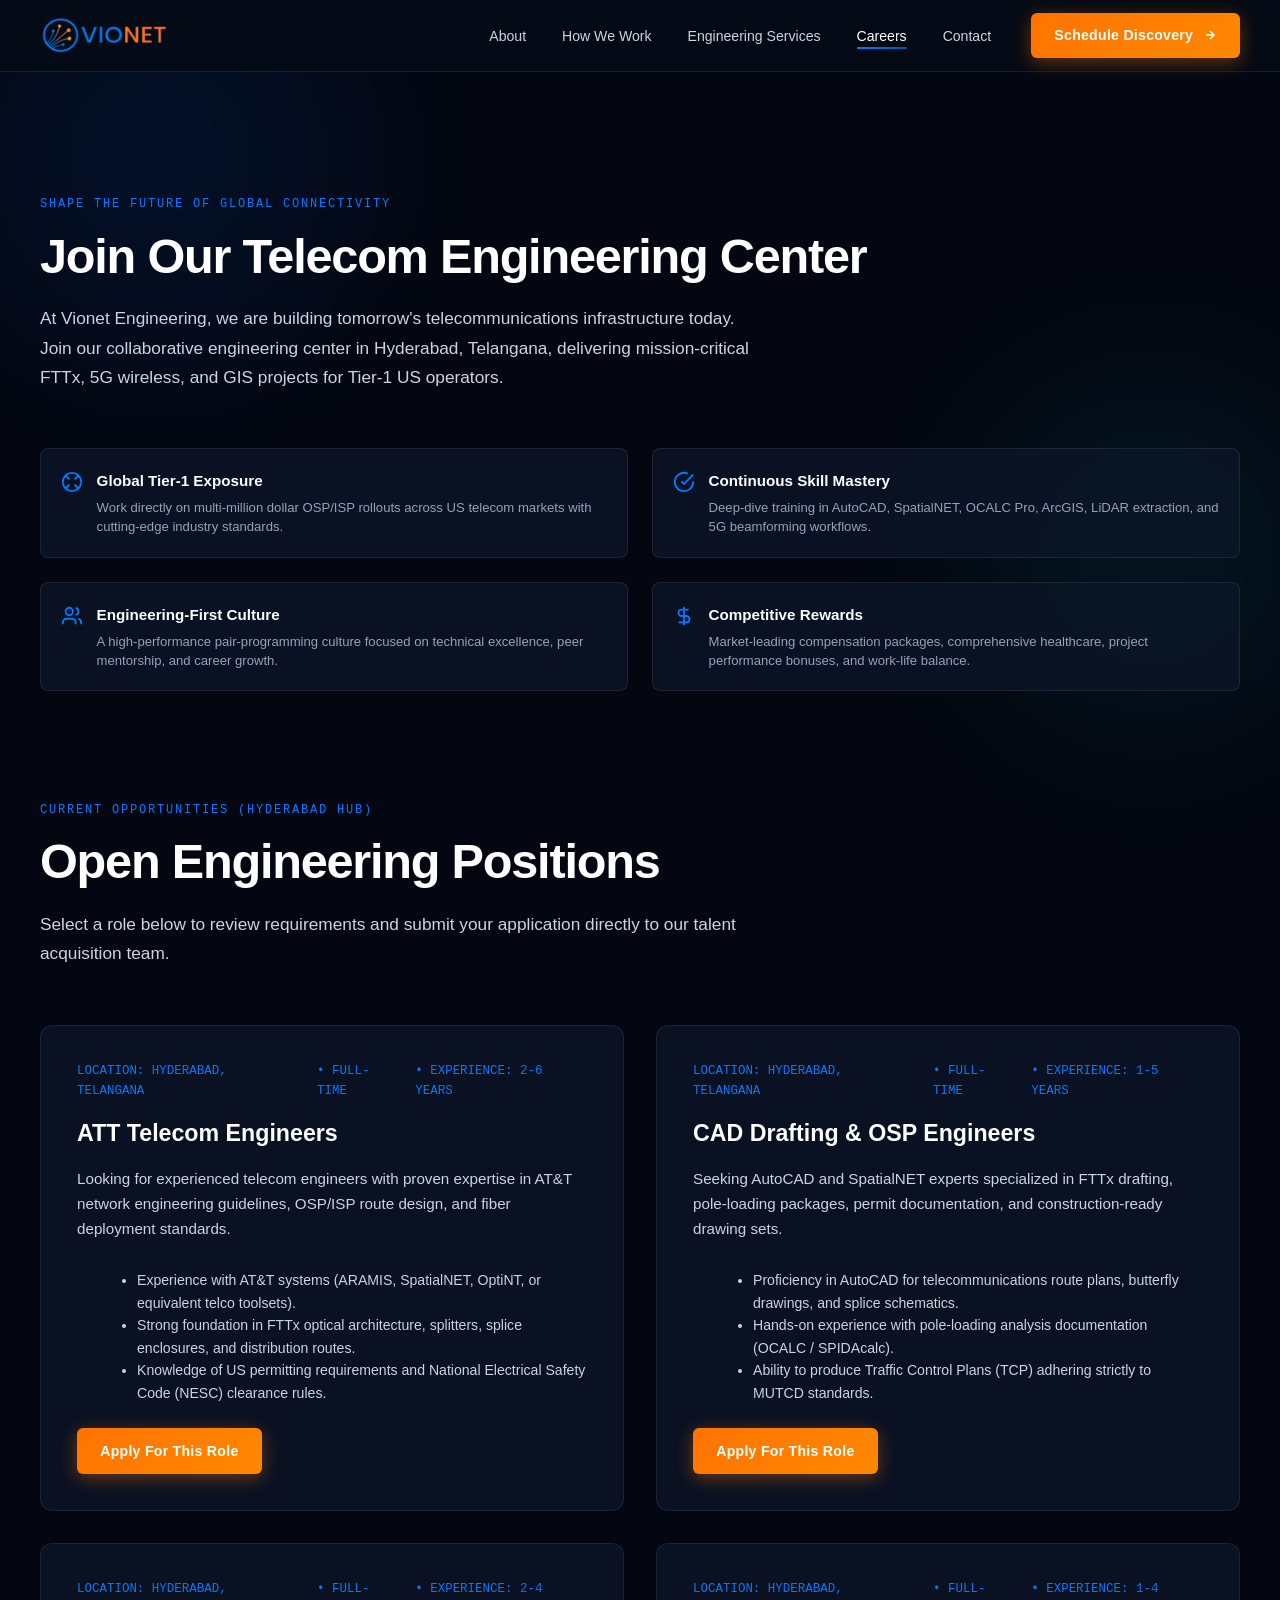
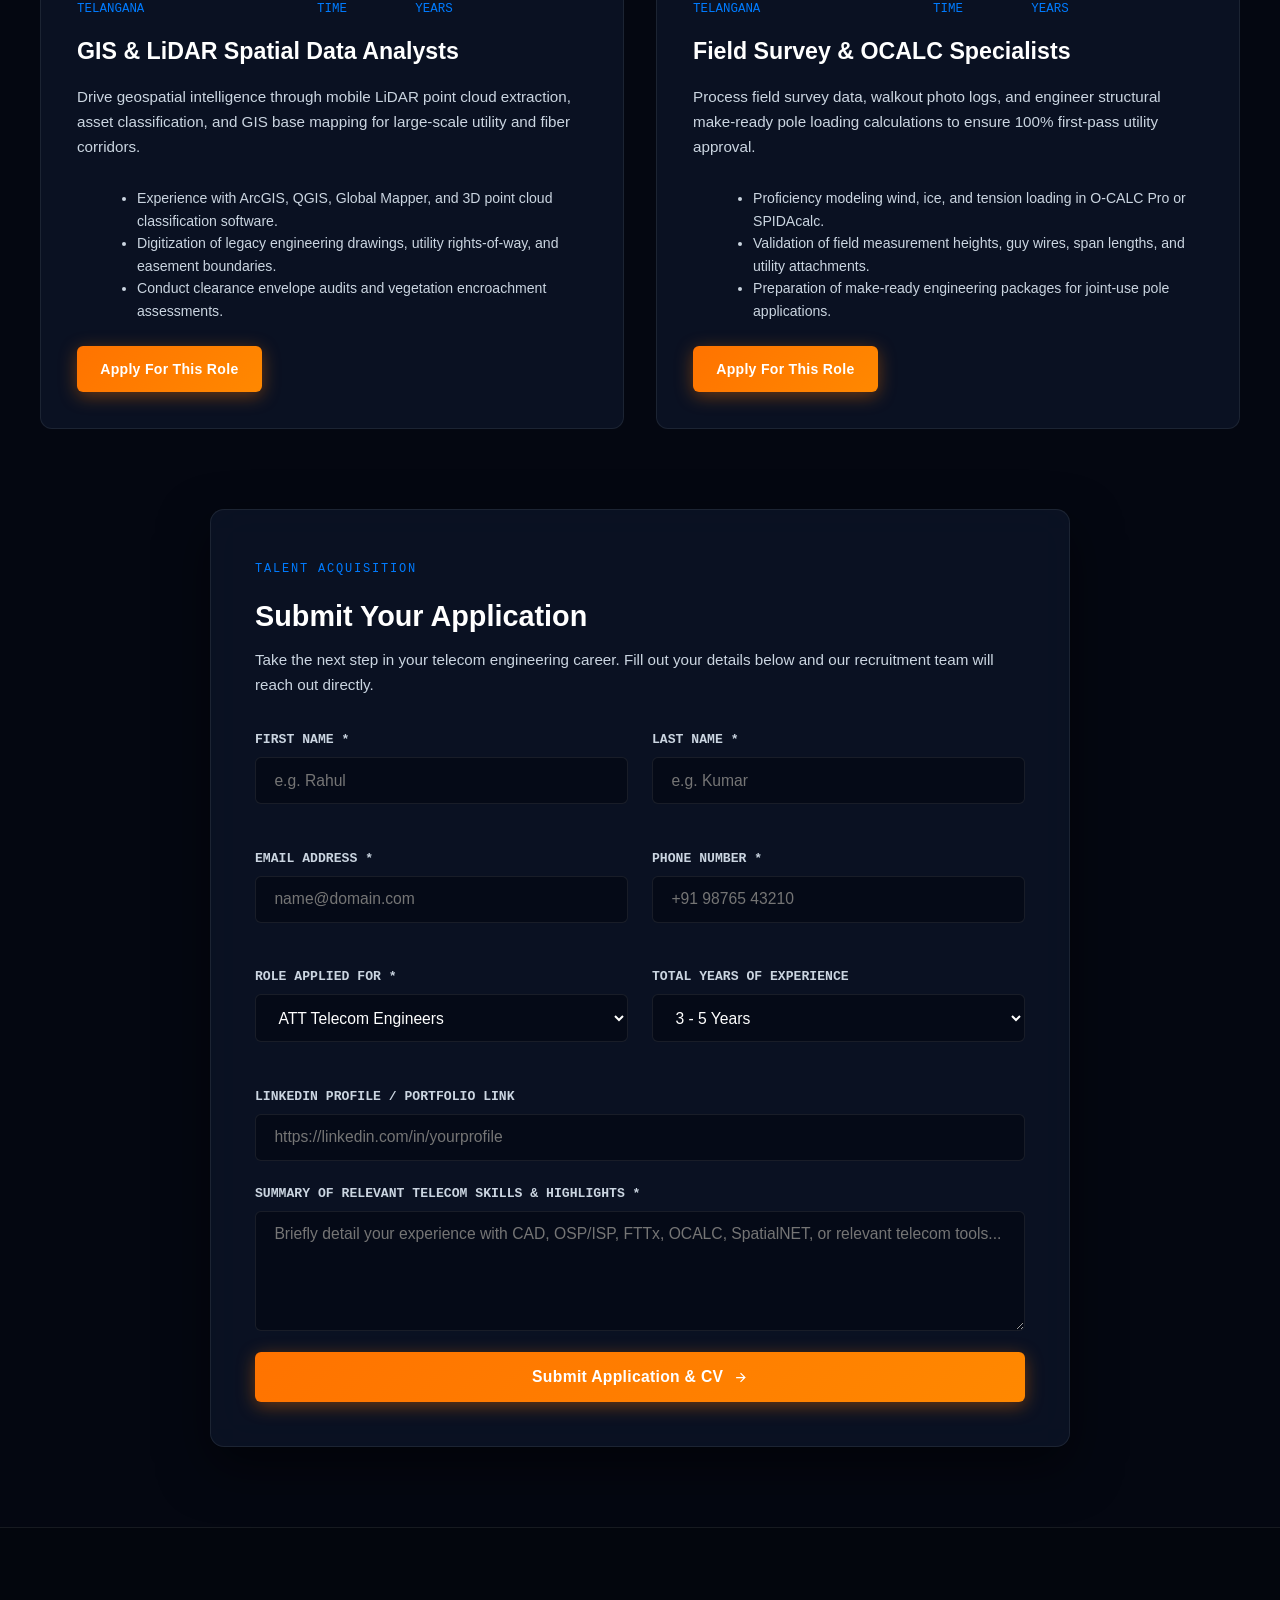
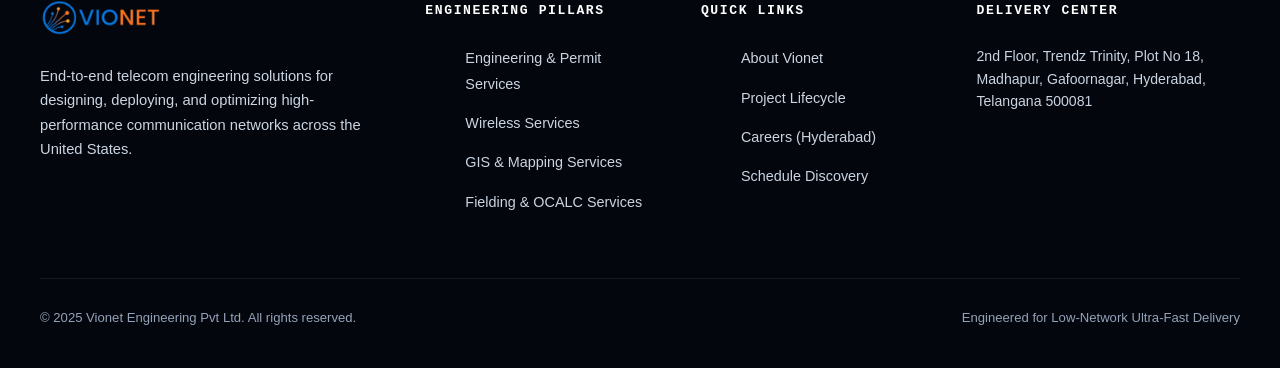
==== careers.html @ 9312dabb "Optimize 100% Lighthouse audit: compress images by 76.5%, eliminate forced reflows with Intersection" ====
<!DOCTYPE html>
<html lang="en">
<head>
  <meta charset="UTF-8">
  <meta name="viewport" content="width=device-width, initial-scale=1.0">
  <title>Careers & Opportunities - Vionet Engineering</title>
  <meta name="description" content="Explore telecom engineering careers at Vionet Engineering in Hyderabad. Opportunities for AT&T telecom engineers, OSP/ISP route planners, and CAD drafting experts.">
  <link rel="icon" type="image/webp" href="assets/brand/vionet-logo.webp">
  <link rel="stylesheet" href="styles.css">
</head>
<body>

  <!-- Ambient Light Halos & Fiber Optic Network Background -->
  <div class="ambient-glow-1" aria-hidden="true"></div>
  <div class="ambient-glow-2" aria-hidden="true"></div>
  <canvas id="ambientFiberBgCanvas" class="ambient-fiber-canvas" aria-hidden="true"></canvas>

  <!-- Sticky Global Navigation -->
  <nav class="navbar" aria-label="Main Navigation">
    <a href="index.html" class="brand-wrapper">
      <img src="assets/brand/vionet-logo.webp" alt="Vionet Engineering Logo" class="brand-logo-img" width="150" height="44">
    </a>

    <ul class="nav-links" id="navLinks">
      <li><a href="index.html#about" class="nav-link">About</a></li>
      <li><a href="index.html#pipeline" class="nav-link">How We Work</a></li>
      <li><a href="index.html#services" class="nav-link">Engineering Services</a></li>
      <li><a href="careers.html" class="nav-link active">Careers</a></li>
      <li><a href="index.html#contactus" class="nav-link">Contact</a></li>
    </ul>

    <div class="nav-actions">
      <a href="index.html#contactus" class="btn-cta">
        <span>Schedule Discovery</span>
        <svg width="14" height="14" viewBox="0 0 24 24" fill="none" stroke="currentColor" stroke-width="2.5"><path d="M5 12h14M12 5l7 7-7 7"/></svg>
      </a>
      <button class="mobile-menu-toggle" aria-label="Toggle navigation menu">
        <svg width="22" height="22" viewBox="0 0 24 24" fill="none" stroke="currentColor" stroke-width="2"><path d="M3 12h18M3 6h18M3 18h18"/></svg>
      </button>
    </div>
  </nav>

  <main style="padding-top: 85px;">
    <!-- CAREERS HERO BANNER -->
    <section class="careers-hero" style="padding-bottom: 2rem;">
      <div class="section-tag">Shape the Future of Global Connectivity</div>
      <h1 class="section-title">Join Our Telecom Engineering Center</h1>
      <p class="section-desc">
        At Vionet Engineering, we are building tomorrow's telecommunications infrastructure today. Join our collaborative engineering center in Hyderabad, Telangana, delivering mission-critical FTTx, 5G wireless, and GIS projects for Tier-1 US operators.
      </p>

      <!-- Culture / Why Vionet highlights -->
      <div class="about-features-list" style="margin-bottom: 3.5rem;">
        <div class="about-feature-item">
          <svg class="icon" width="22" height="22" viewBox="0 0 24 24" fill="none" stroke="currentColor" stroke-width="2"><circle cx="12" cy="12" r="10"/><path d="m4.93 4.93 4.24 4.24M14.83 14.83l4.24 4.24M14.83 9.17l4.24-4.24M4.93 19.07l4.24-4.24"/></svg>
          <div>
            <h4>Global Tier-1 Exposure</h4>
            <p>Work directly on multi-million dollar OSP/ISP rollouts across US telecom markets with cutting-edge industry standards.</p>
          </div>
        </div>
        <div class="about-feature-item">
          <svg class="icon" width="22" height="22" viewBox="0 0 24 24" fill="none" stroke="currentColor" stroke-width="2"><path d="M22 11.08V12a10 10 0 1 1-5.93-9.14"/><polyline points="22 4 12 14.01 9 11.01"/></svg>
          <div>
            <h4>Continuous Skill Mastery</h4>
            <p>Deep-dive training in AutoCAD, SpatialNET, OCALC Pro, ArcGIS, LiDAR extraction, and 5G beamforming workflows.</p>
          </div>
        </div>
        <div class="about-feature-item">
          <svg class="icon" width="22" height="22" viewBox="0 0 24 24" fill="none" stroke="currentColor" stroke-width="2"><path d="M16 21v-2a4 4 0 0 0-4-4H6a4 4 0 0 0-4 4v2"/><circle cx="9" cy="7" r="4"/><path d="M22 21v-2a4 4 0 0 0-3-3.87"/><path d="M16 3.13a4 4 0 0 1 0 7.75"/></svg>
          <div>
            <h4>Engineering-First Culture</h4>
            <p>A high-performance pair-programming culture focused on technical excellence, peer mentorship, and career growth.</p>
          </div>
        </div>
        <div class="about-feature-item">
          <svg class="icon" width="22" height="22" viewBox="0 0 24 24" fill="none" stroke="currentColor" stroke-width="2"><path d="M12 2v20M17 5H9.5a3.5 3.5 0 0 0 0 7h5a3.5 3.5 0 0 1 0 7H6"/></svg>
          <div>
            <h4>Competitive Rewards</h4>
            <p>Market-leading compensation packages, comprehensive healthcare, project performance bonuses, and work-life balance.</p>
          </div>
        </div>
      </div>
    </section>

    <!-- OPEN POSITIONS LIST -->
    <section id="open-roles" style="padding-top: 1rem; padding-bottom: 4rem;">
      <div class="section-tag">Current Opportunities (Hyderabad Hub)</div>
      <h2 class="section-title">Open Engineering Positions</h2>
      <p class="section-desc">
        Select a role below to review requirements and submit your application directly to our talent acquisition team.
      </p>

      <div class="careers-grid">
        <!-- Role 1: ATT Telecom Engineers -->
        <div class="career-card">
          <div>
            <div class="career-meta">
              <span>LOCATION: HYDERABAD, TELANGANA</span>
              <span>• FULL-TIME</span>
              <span>• EXPERIENCE: 2-6 YEARS</span>
            </div>
            <h3 class="career-title">ATT Telecom Engineers</h3>
            <p class="career-desc">
              Looking for experienced telecom engineers with proven expertise in AT&T network engineering guidelines, OSP/ISP route design, and fiber deployment standards.
            </p>
            <ul style="list-style: disc; margin: 1.25rem 0 1.5rem 1.25rem; color: var(--text-secondary); font-size: 0.88rem; line-height: 1.6;">
              <li>Experience with AT&T systems (ARAMIS, SpatialNET, OptiNT, or equivalent telco toolsets).</li>
              <li>Strong foundation in FTTx optical architecture, splitters, splice enclosures, and distribution routes.</li>
              <li>Knowledge of US permitting requirements and National Electrical Safety Code (NESC) clearance rules.</li>
            </ul>
          </div>
          <a href="#apply" class="btn-cta" style="align-self: flex-start;" onclick="document.getElementById('appliedRole').value='ATT Telecom Engineers';">
            <span>Apply For This Role</span>
          </a>
        </div>

        <!-- Role 2: CAD Drafting & OSP Engineers -->
        <div class="career-card">
          <div>
            <div class="career-meta">
              <span>LOCATION: HYDERABAD, TELANGANA</span>
              <span>• FULL-TIME</span>
              <span>• EXPERIENCE: 1-5 YEARS</span>
            </div>
            <h3 class="career-title">CAD Drafting & OSP Engineers</h3>
            <p class="career-desc">
              Seeking AutoCAD and SpatialNET experts specialized in FTTx drafting, pole-loading packages, permit documentation, and construction-ready drawing sets.
            </p>
            <ul style="list-style: disc; margin: 1.25rem 0 1.5rem 1.25rem; color: var(--text-secondary); font-size: 0.88rem; line-height: 1.6;">
              <li>Proficiency in AutoCAD for telecommunications route plans, butterfly drawings, and splice schematics.</li>
              <li>Hands-on experience with pole-loading analysis documentation (OCALC / SPIDAcalc).</li>
              <li>Ability to produce Traffic Control Plans (TCP) adhering strictly to MUTCD standards.</li>
            </ul>
          </div>
          <a href="#apply" class="btn-cta" style="align-self: flex-start;" onclick="document.getElementById('appliedRole').value='CAD Drafting & OSP Engineers';">
            <span>Apply For This Role</span>
          </a>
        </div>

        <!-- Role 3: GIS & LiDAR Spatial Data Analysts -->
        <div class="career-card">
          <div>
            <div class="career-meta">
              <span>LOCATION: HYDERABAD, TELANGANA</span>
              <span>• FULL-TIME</span>
              <span>• EXPERIENCE: 2-4 YEARS</span>
            </div>
            <h3 class="career-title">GIS & LiDAR Spatial Data Analysts</h3>
            <p class="career-desc">
              Drive geospatial intelligence through mobile LiDAR point cloud extraction, asset classification, and GIS base mapping for large-scale utility and fiber corridors.
            </p>
            <ul style="list-style: disc; margin: 1.25rem 0 1.5rem 1.25rem; color: var(--text-secondary); font-size: 0.88rem; line-height: 1.6;">
              <li>Experience with ArcGIS, QGIS, Global Mapper, and 3D point cloud classification software.</li>
              <li>Digitization of legacy engineering drawings, utility rights-of-way, and easement boundaries.</li>
              <li>Conduct clearance envelope audits and vegetation encroachment assessments.</li>
            </ul>
          </div>
          <a href="#apply" class="btn-cta" style="align-self: flex-start;" onclick="document.getElementById('appliedRole').value='GIS & LiDAR Spatial Data Analysts';">
            <span>Apply For This Role</span>
          </a>
        </div>

        <!-- Role 4: Field Survey & OCALC Specialists -->
        <div class="career-card">
          <div>
            <div class="career-meta">
              <span>LOCATION: HYDERABAD, TELANGANA</span>
              <span>• FULL-TIME</span>
              <span>• EXPERIENCE: 1-4 YEARS</span>
            </div>
            <h3 class="career-title">Field Survey & OCALC Specialists</h3>
            <p class="career-desc">
              Process field survey data, walkout photo logs, and engineer structural make-ready pole loading calculations to ensure 100% first-pass utility approval.
            </p>
            <ul style="list-style: disc; margin: 1.25rem 0 1.5rem 1.25rem; color: var(--text-secondary); font-size: 0.88rem; line-height: 1.6;">
              <li>Proficiency modeling wind, ice, and tension loading in O-CALC Pro or SPIDAcalc.</li>
              <li>Validation of field measurement heights, guy wires, span lengths, and utility attachments.</li>
              <li>Preparation of make-ready engineering packages for joint-use pole applications.</li>
            </ul>
          </div>
          <a href="#apply" class="btn-cta" style="align-self: flex-start;" onclick="document.getElementById('appliedRole').value='Field Survey & OCALC Specialists';">
            <span>Apply For This Role</span>
          </a>
        </div>
      </div>
    </section>

    <!-- APPLICATION SUBMISSION FORM -->
    <section id="apply" style="padding-top: 1rem; padding-bottom: 5rem;">
      <div class="form-card" style="max-width: 860px; margin: 0 auto;">
        <div class="section-tag">Talent Acquisition</div>
        <h3 style="font-size: 1.8rem; margin-bottom: 0.6rem; font-weight: 700;">Submit Your Application</h3>
        <p style="color: var(--text-secondary); font-size: 0.95rem; margin-bottom: 2rem;">
          Take the next step in your telecom engineering career. Fill out your details below and our recruitment team will reach out directly.
        </p>

        <form action="#" method="POST" onsubmit="event.preventDefault(); alert('Thank you! Your career application has been received. Our HR team will contact you shortly.');">
          <div class="form-group-row">
            <div class="form-group">
              <label class="form-label" for="applicantFirstName">FIRST NAME *</label>
              <input type="text" id="applicantFirstName" class="form-input" placeholder="e.g. Rahul" required>
            </div>
            <div class="form-group">
              <label class="form-label" for="applicantLastName">LAST NAME *</label>
              <input type="text" id="applicantLastName" class="form-input" placeholder="e.g. Kumar" required>
            </div>
          </div>

          <div class="form-group-row">
            <div class="form-group">
              <label class="form-label" for="applicantEmail">EMAIL ADDRESS *</label>
              <input type="email" id="applicantEmail" class="form-input" placeholder="name@domain.com" required>
            </div>
            <div class="form-group">
              <label class="form-label" for="applicantPhone">PHONE NUMBER *</label>
              <input type="tel" id="applicantPhone" class="form-input" placeholder="+91 98765 43210" required>
            </div>
          </div>

          <div class="form-group-row">
            <div class="form-group">
              <label class="form-label" for="appliedRole">ROLE APPLIED FOR *</label>
              <select id="appliedRole" class="form-select">
                <option value="ATT Telecom Engineers">ATT Telecom Engineers</option>
                <option value="CAD Drafting & OSP Engineers">CAD Drafting & OSP Engineers</option>
                <option value="GIS & LiDAR Spatial Data Analysts">GIS & LiDAR Spatial Data Analysts</option>
                <option value="Field Survey & OCALC Specialists">Field Survey & OCALC Specialists</option>
                <option value="General Engineering Inquiry">General Telecom Engineering Application</option>
              </select>
            </div>
            <div class="form-group">
              <label class="form-label" for="applicantExperience">TOTAL YEARS OF EXPERIENCE</label>
              <select id="applicantExperience" class="form-select">
                <option value="0-1">0 - 1 Years (Entry Level / Graduate)</option>
                <option value="1-3">1 - 3 Years</option>
                <option value="3-5" selected>3 - 5 Years</option>
                <option value="5+">5+ Years (Senior / Lead)</option>
              </select>
            </div>
          </div>

          <div class="form-group">
            <label class="form-label" for="applicantLinkedin">LINKEDIN PROFILE / PORTFOLIO LINK</label>
            <input type="url" id="applicantLinkedin" class="form-input" placeholder="https://linkedin.com/in/yourprofile">
          </div>

          <div class="form-group">
            <label class="form-label" for="applicantCover">SUMMARY OF RELEVANT TELECOM SKILLS & HIGHLIGHTS *</label>
            <textarea id="applicantCover" class="form-textarea" placeholder="Briefly detail your experience with CAD, OSP/ISP, FTTx, OCALC, SpatialNET, or relevant telecom tools..." required></textarea>
          </div>

          <button type="submit" class="btn-cta" style="width: 100%; justify-content: center; padding: 1rem; font-size: 0.98rem;">
            <span>Submit Application & CV</span>
            <svg width="15" height="15" viewBox="0 0 24 24" fill="none" stroke="currentColor" stroke-width="2"><path d="M5 12h14M12 5l7 7-7 7"/></svg>
          </button>
        </form>
      </div>
    </section>
  </main>

  <!-- ENGINEERING FOOTER -->
  <footer class="site-footer">
    <div class="footer-inner">
      <div class="footer-brand">
        <img src="assets/brand/vionet-logo.webp" alt="Vionet Engineering Logo" width="123" height="36" loading="lazy">
        <p>
          End-to-end telecom engineering solutions for designing, deploying, and optimizing high-performance communication networks across the United States.
        </p>
      </div>

      <div class="footer-col">
        <h5>Engineering Pillars</h5>
        <ul class="footer-links">
          <li><a href="index.html#services">Engineering & Permit Services</a></li>
          <li><a href="index.html#services">Wireless Services</a></li>
          <li><a href="index.html#services">GIS & Mapping Services</a></li>
          <li><a href="index.html#services">Fielding & OCALC Services</a></li>
        </ul>
      </div>

      <div class="footer-col">
        <h5>Quick Links</h5>
        <ul class="footer-links">
          <li><a href="index.html#about">About Vionet</a></li>
          <li><a href="index.html#pipeline">Project Lifecycle</a></li>
          <li><a href="careers.html">Careers (Hyderabad)</a></li>
          <li><a href="index.html#contactus">Schedule Discovery</a></li>
        </ul>
      </div>

      <div class="footer-col">
        <h5>Delivery Center</h5>
        <p style="font-size: 0.88rem; color: var(--text-secondary); line-height: 1.6;">
          2nd Floor, Trendz Trinity, Plot No 18, Madhapur, Gafoornagar, Hyderabad, Telangana 500081
        </p>
      </div>
    </div>

    <div class="footer-bottom-bar">
      <span>&copy; 2025 Vionet Engineering Pvt Ltd. All rights reserved.</span>
      <span>Engineered for Low-Network Ultra-Fast Delivery</span>
    </div>
  </footer>

  <script src="animations.js" defer></script>
</body>
</html>
---- styles.css ----
:root {
  --bg-primary: #040711;
  --bg-secondary: #080e1e;
  --bg-card: rgba(13, 22, 41, 0.75);
  --bg-card-hover: rgba(18, 30, 56, 0.9);
  --bg-glass: rgba(10, 16, 32, 0.65);
  
  --border-subtle: rgba(255, 255, 255, 0.08);
  --border-hover: rgba(0, 123, 255, 0.45);
  --border-focus: #007BFF;
  
  /* Brand Palette - Exact Logo Match (Vio Blue & Net Orange) */
  --brand-blue: #007BFF;
  --brand-blue-light: #389BFF;
  --brand-blue-glow: rgba(0, 123, 255, 0.4);
  
  --brand-orange: #FF7300;
  --brand-orange-light: #FF9100;
  --brand-orange-glow: rgba(255, 115, 0, 0.4);
  
  /* Retained Aliases mapped to brand identity */
  --cyan-primary: #007BFF;
  --cyan-light: #389BFF;
  --cyan-glow: rgba(0, 123, 255, 0.35);
  
  --blue-laser: #0056b3;
  --blue-glow: rgba(0, 86, 179, 0.4);
  
  --amber-safety: #FF7300;
  --amber-glow: rgba(255, 115, 0, 0.35);
  
  --green-pass: #00e676;
  --green-glow: rgba(0, 230, 118, 0.35);
  
  --text-primary: #ffffff;
  --text-secondary: #cbd5e1;
  --text-muted: #94a3b8;
  
  --font-sans: -apple-system, BlinkMacSystemFont, "Segoe UI", Roboto, "Helvetica Neue", Arial, sans-serif;
  --font-mono: ui-monospace, "SF Mono", "JetBrains Mono", Consolas, "Liberation Mono", monospace;
  
  --ease-out-expo: cubic-bezier(0.16, 1, 0.3, 1);
  --transition-fast: 0.2s var(--ease-out-expo);
  --transition-smooth: 0.4s var(--ease-out-expo);
}

*, *::before, *::after {
  box-sizing: border-box;
  margin: 0;

}

html {
  scroll-behavior: smooth;
  color-scheme: dark;
  background-color: var(--bg-primary);
  color: var(--text-primary);
  font-family: var(--font-sans);
  line-height: 1.6;
}

body {
  overflow-x: hidden;
  position: relative;
  min-height: 100vh;
}

/* Background Engineering Ambient Lights & CAD Grid */
.ambient-glow-1 {
  position: fixed;
  top: -10vw;
  left: -10vw;
  width: 45vw;
  height: 45vw;
  border-radius: 50%;
  background: radial-gradient(circle, rgba(0, 102, 255, 0.12) 0%, transparent 70%);
  pointer-events: none;
  z-index: 0;
  filter: blur(60px);
}

.ambient-glow-2 {
  position: fixed;
  bottom: 10vh;
  right: -10vw;
  width: 40vw;
  height: 40vw;
  border-radius: 50%;
  background: radial-gradient(circle, rgba(0, 240, 255, 0.08) 0%, transparent 70%);
  pointer-events: none;
  z-index: 0;
  filter: blur(60px);
}

.ambient-fiber-canvas {
  position: fixed;
  inset: 0;
  width: 100vw;
  height: 100vh;
  pointer-events: none;
  z-index: 1;
  opacity: 0.55;
}

/* Sticky Navbar */
.navbar {
  position: fixed;
  top: 0;
  left: 0;
  right: 0;
  height: 72px;
  background: rgba(6, 11, 23, 0.82);
  backdrop-filter: blur(20px);
  -webkit-backdrop-filter: blur(20px);
  border-bottom: 1px solid var(--border-subtle);
  z-index: 100;
  display: flex;
  align-items: center;
  justify-content: space-between;
  padding: 0 2.5rem;
  transition: var(--transition-smooth);
}

.brand-wrapper {
  display: flex;
  align-items: center;
  gap: 0.85rem;
  text-decoration: none;
}

.brand-logo-img {
  height: 38px;
  width: auto;
  object-fit: contain;
}

.brand-badge {
  font-family: var(--font-mono);
  font-size: 0.65rem;
  padding: 2px 7px;
  border-radius: 4px;
  background: rgba(0, 240, 255, 0.08);
  color: var(--cyan-primary);
  border: 1px solid rgba(0, 240, 255, 0.25);
  letter-spacing: 0.05em;
  font-weight: 600;
}

.nav-links {
  display: flex;
  align-items: center;
  gap: 2.25rem;
  list-style: none;
  margin-left: auto;
  margin-right: 2.5rem;
}

.nav-link {
  color: var(--text-secondary);
  text-decoration: none;
  font-size: 0.88rem;
  font-weight: 500;
  transition: var(--transition-fast);
  position: relative;
  padding: 0.35rem 0;
}

.nav-link:hover, .nav-link.active {
  color: var(--text-primary);
}

.nav-link::after {
  content: '';
  position: absolute;
  bottom: 0;
  left: 50%;
  transform: translateX(-50%);
  width: 0;
  height: 2px;
  background: linear-gradient(90deg, var(--cyan-primary), var(--blue-laser));
  transition: width 0.3s var(--ease-out-expo);
  border-radius: 2px;
}

.nav-link:hover::after, .nav-link.active::after {
  width: 100%;
}

.nav-actions {
  display: flex;
  align-items: center;
  gap: 1rem;
}

/* Button UI Components */
.btn-cta {
  display: inline-flex;
  align-items: center;
  gap: 0.6rem;
  background: linear-gradient(135deg, var(--brand-orange) 0%, #ff8800 100%);
  color: #ffffff;
  font-weight: 700;
  font-size: 0.88rem;
  padding: 0.72rem 1.45rem;
  border-radius: 6px;
  text-decoration: none;
  border: none;
  cursor: pointer;
  box-shadow: 0 4px 18px var(--brand-orange-glow);
  transition: var(--transition-fast);
  position: relative;
  overflow: hidden;
  letter-spacing: 0.02em;
}

.btn-cta::before {
  content: '';
  position: absolute;
  top: 0;
  left: -100%;
  width: 100%;
  height: 100%;
  background: linear-gradient(90deg, transparent, rgba(255,255,255,0.35), transparent);
  transition: left 0.6s ease;
}

.btn-cta:hover {
  transform: translateY(-2px);
  background: linear-gradient(135deg, #ff8000 0%, #ffa020 100%);
  box-shadow: 0 8px 25px rgba(255, 115, 0, 0.55);
  color: #ffffff;
}

.btn-cta:hover::before {
  left: 100%;
}

.btn-outline {
  display: inline-flex;
  align-items: center;
  gap: 0.6rem;
  background: rgba(0, 123, 255, 0.06);
  color: var(--text-primary);
  font-weight: 600;
  font-size: 0.88rem;
  padding: 0.72rem 1.45rem;
  border-radius: 6px;
  text-decoration: none;
  border: 1px solid rgba(0, 123, 255, 0.45);
  transition: var(--transition-fast);
  backdrop-filter: blur(8px);
}

.btn-outline:hover {
  border-color: var(--brand-blue);
  background: rgba(0, 123, 255, 0.16);
  color: #ffffff;
  transform: translateY(-2px);
  box-shadow: 0 4px 18px rgba(0, 123, 255, 0.28);
}

.mobile-menu-toggle {
  display: none;
  background: none;
  border: 1px solid var(--border-subtle);
  color: var(--text-primary);
  padding: 0.45rem;
  border-radius: 6px;
  cursor: pointer;
}

/* Sections Base */
section {
  position: relative;
  z-index: 2;
  padding: 6.5rem 2.5rem;
  max-width: 1360px;
  margin: 0 auto;
}

.section-tag {
  font-family: var(--font-mono);
  font-size: 0.75rem;
  color: var(--cyan-primary);
  text-transform: uppercase;
  letter-spacing: 0.15em;
  display: inline-flex;
  align-items: center;
  gap: 0.6rem;
  margin-bottom: 0.85rem;
}



.section-title {
  font-size: clamp(2.2rem, 3.8vw, 3.1rem);
  font-weight: 800;
  letter-spacing: -0.025em;
  line-height: 1.16;
  margin-bottom: 1.25rem;
}

.section-desc {
  font-size: 1.08rem;
  color: var(--text-secondary);
  max-width: 720px;
  margin-bottom: 3.5rem;
  line-height: 1.7;
}

/* ========================================================
   HERO SECTION WITH DYNAMIC FIBER CANVAS
======================================================== */
.hero-section {
  padding-top: 8rem;
  padding-bottom: 4rem;
  min-height: 94vh;
  display: grid;
  grid-template-columns: 1.15fr 0.85fr;
  align-items: center;
  gap: 3.5rem;
  position: relative;
}

.hero-pill {
  display: inline-flex;
  align-items: center;
  gap: 0.6rem;
  background: rgba(0, 240, 255, 0.08);
  border: 1px solid rgba(0, 240, 255, 0.25);
  padding: 0.4rem 1rem;
  border-radius: 999px;
  font-family: var(--font-mono);
  font-size: 0.78rem;
  color: var(--cyan-primary);
  margin-bottom: 1.6rem;
}

.pulse-dot {
  width: 7px;
  height: 7px;
  border-radius: 50%;
  background: var(--green-pass);
  box-shadow: 0 0 10px var(--green-pass);
  animation: pulse-live 2s infinite;
}

@keyframes pulse-live {
  0%, 100% { opacity: 1; transform: scale(1); }
  50% { opacity: 0.35; transform: scale(0.8); }
}

.hero-title {
  font-size: clamp(2.75rem, 5vw, 4.25rem);
  font-weight: 800;
  line-height: 1.06;
  letter-spacing: -0.035em;
  margin-bottom: 1.6rem;
}

.text-gradient {
  background: linear-gradient(135deg, #ffffff 25%, #4da3ff 55%, var(--brand-orange) 95%);
  -webkit-background-clip: text;
  -webkit-text-fill-color: transparent;
}

.hero-description {
  font-size: 1.15rem;
  color: var(--text-secondary);
  margin-bottom: 2.25rem;
  line-height: 1.75;
  max-width: 620px;
}

.hero-btn-group {
  display: flex;
  align-items: center;
  gap: 1.25rem;
  margin-bottom: 3rem;
  flex-wrap: wrap;
}

.hero-specs-row {
  display: flex;
  gap: 2.5rem;
  padding-top: 1.75rem;
  border-top: 1px solid var(--border-subtle);
  font-family: var(--font-mono);
  font-size: 0.8rem;
  color: var(--text-muted);
}

.hero-spec-item strong {
  color: var(--text-primary);
  font-weight: 600;
}

/* Armored Fiber Optic Cable Interactive Showcase */
.hero-fiber-showcase {
  position: relative;
  width: 100%;
  max-width: 580px;
  background: rgba(8, 14, 28, 0.95);
  backdrop-filter: blur(20px);
  border-radius: 16px;
  border: 1px solid rgba(0, 123, 255, 0.35);
  overflow: hidden;
  box-shadow: 0 25px 65px rgba(0, 0, 0, 0.7), 0 0 30px rgba(0, 123, 255, 0.12);
  display: flex;
  flex-direction: column;
  transition: border-color 0.3s;
}

.hero-fiber-showcase:hover {
  border-color: rgba(255, 115, 0, 0.55);
}

.hero-fiber-header {
  padding: 1rem 1.25rem 0.75rem;
  background: rgba(6, 11, 23, 0.92);
  border-bottom: 1px solid var(--border-subtle);
  display: flex;
  flex-direction: column;
  gap: 0.75rem;
}

.fiber-title-row {
  display: flex;
  align-items: center;
  justify-content: space-between;
  gap: 0.5rem;
}

.fiber-title {
  font-family: var(--font-mono);
  font-size: 0.75rem;
  font-weight: 700;
  color: #ffffff;
  letter-spacing: 0.05em;
  flex-grow: 1;
}

.fiber-badge {
  font-family: var(--font-mono);
  font-size: 0.65rem;
  padding: 2px 7px;
  border-radius: 4px;
  background: rgba(0, 123, 255, 0.22);
  color: #60a5fa;
  border: 1px solid rgba(0, 123, 255, 0.45);
  font-weight: 700;
  letter-spacing: 0.04em;
}

.cable-mode-pills {
  display: flex;
  gap: 0.4rem;
  flex-wrap: wrap;
  align-items: center;
}

.cable-pill {
  display: inline-flex;
  align-items: center;
  gap: 0.35rem;
  background: rgba(255, 255, 255, 0.04);
  border: 1px solid var(--border-subtle);
  color: var(--text-secondary);
  font-family: var(--font-mono);
  font-size: 0.68rem;
  font-weight: 600;
  padding: 0.3rem 0.6rem;
  border-radius: 4px;
  cursor: pointer;
  transition: var(--transition-fast);
  white-space: nowrap;
}

.cable-pill:hover, .cable-pill.active {
  background: rgba(0, 123, 255, 0.18);
  border-color: var(--brand-blue);
  color: #ffffff;
  box-shadow: 0 0 10px rgba(0, 123, 255, 0.3);
}

.pill-dot {
  width: 6px;
  height: 6px;
  border-radius: 50%;
}

.hero-fiber-canvas-frame {
  position: relative;
  width: 100%;
  height: 350px;
  background: radial-gradient(circle at 60% 50%, rgba(0, 80, 200, 0.15) 0%, rgba(4, 7, 17, 0.98) 75%);
}

#fiberAssemblyCanvas {
  width: 100%;
  height: 100%;
  display: block;
  cursor: crosshair;
}

.fiber-instruction-hint {
  position: absolute;
  bottom: 10px;
  left: 50%;
  transform: translateX(-50%);
  font-family: var(--font-mono);
  font-size: 0.65rem;
  color: var(--text-muted);
  white-space: nowrap;
  pointer-events: none;
  background: rgba(4, 8, 18, 0.75);
  padding: 3px 10px;
  border-radius: 4px;
  border: 1px solid rgba(255, 255, 255, 0.06);
}

.fiber-telemetry-dock {
  background: rgba(6, 11, 23, 0.95);
  border-top: 1px solid var(--border-subtle);
  padding: 0.85rem 1.25rem;
  display: grid;
  grid-template-columns: 1.2fr 1fr 1fr;
  gap: 1rem;
  font-family: var(--font-mono);
  font-size: 0.72rem;
}

.fiber-stat {
  display: flex;
  flex-direction: column;
  gap: 0.2rem;
}

.fiber-stat .label {
  color: var(--text-muted);
  font-size: 0.65rem;
}

.canvas-instruction-hint {
  position: absolute;
  bottom: 12px;
  left: 50%;
  transform: translateX(-50%);
  background: rgba(6, 11, 23, 0.85);
  backdrop-filter: blur(6px);
  border: 1px solid var(--border-subtle);
  border-radius: 20px;
  padding: 3px 12px;
  font-family: var(--font-mono);
  font-size: 0.65rem;
  color: var(--text-muted);
  pointer-events: none;
  white-space: nowrap;
}

/* ========================================================
   PROOF BAR / TELEMETRY METRICS WITH INTERACTIVE HOVER
======================================================== */
.proof-bar-container {
  max-width: 1360px;
  margin: -1rem auto 4.5rem;
  padding: 0 2.5rem;
  position: relative;
  z-index: 5;
}

.proof-bar {
  background: var(--bg-card);
  backdrop-filter: blur(16px);
  border: 1px solid var(--border-subtle);
  border-radius: 12px;
  padding: 2.25rem 2rem;
  display: grid;
  grid-template-columns: repeat(auto-fit, minmax(210px, 1fr));
  gap: 1.75rem;
  box-shadow: 0 15px 40px rgba(0, 0, 0, 0.4);
  position: relative;
  overflow: hidden;
}

.proof-bar::before {
  content: '';
  position: absolute;
  top: 0;
  left: 0;
  right: 0;
  height: 2px;
  background: linear-gradient(90deg, transparent, var(--cyan-primary), var(--amber-safety), transparent);
}

.metric-card {
  padding: 0.75rem 1.25rem;
  border-left: 2px solid var(--border-subtle);
  transition: var(--transition-fast);
  border-radius: 0 6px 6px 0;
}

.metric-card:hover {
  border-left-color: var(--cyan-primary);
  background: rgba(0, 240, 255, 0.04);
  transform: translateX(6px);
}

.metric-number-wrapper {
  display: flex;
  align-items: baseline;
  gap: 0.25rem;
  margin-bottom: 0.4rem;
}

.metric-number {
  font-family: var(--font-mono);
  font-size: 2.5rem;
  font-weight: 800;
  color: #ffffff;
  line-height: 1;
}

.metric-suffix {
  font-family: var(--font-mono);
  font-size: 1.35rem;
  font-weight: 700;
  color: var(--cyan-primary);
}

.metric-label {
  font-size: 0.88rem;
  color: var(--text-secondary);
  font-weight: 500;
  line-height: 1.4;
}

/* ========================================================
   FEATURE 1: INTERACTIVE BUSINESS FLOW PIPELINE
======================================================== */
.workflow-section {
  padding: 4.5rem 2.5rem;
  max-width: 1360px;
  margin: 0 auto;
}

.pipeline-container {
  display: grid;
  grid-template-columns: repeat(4, 1fr);
  gap: 1.5rem;
  position: relative;
  margin-top: 2rem;
}

.pipeline-card {
  background: var(--bg-card);
  border: 1px solid var(--border-subtle);
  border-radius: 12px;
  padding: 2rem 1.5rem;
  position: relative;
  transition: var(--transition-smooth);
  cursor: pointer;
  display: flex;
  flex-direction: column;
}

.pipeline-card:hover, .pipeline-card.active {
  border-color: var(--cyan-primary);
  background: var(--bg-card-hover);
  transform: translateY(-6px);
  box-shadow: 0 15px 35px rgba(0, 240, 255, 0.15);
}

.pipeline-step-badge {
  font-family: var(--font-mono);
  font-size: 0.72rem;
  color: #60a5fa;
  background: rgba(0, 123, 255, 0.2);
  border: 1px solid rgba(0, 123, 255, 0.4);
  padding: 2px 8px;
  border-radius: 4px;
  display: inline-block;
  margin-bottom: 1.25rem;
  align-self: flex-start;
  font-weight: 700;
}

.pipeline-card h3,
.pipeline-card h4 {
  font-size: 1.25rem;
  font-weight: 700;
  margin-bottom: 0.75rem;
  color: #ffffff;
}

.pipeline-card p {
  font-size: 0.9rem;
  color: var(--text-secondary);
  line-height: 1.6;
}

.pipeline-arrow {
  position: absolute;
  top: 50%;
  right: -14px;
  transform: translateY(-50%);
  width: 28px;
  height: 28px;
  background: var(--bg-primary);
  border: 1px solid var(--cyan-primary);
  border-radius: 50%;
  display: flex;
  align-items: center;
  justify-content: center;
  color: var(--cyan-primary);
  z-index: 10;
  box-shadow: 0 0 10px var(--cyan-glow);
}

/* ========================================================
   CLIENT LOGO MARQUEE (INFINITE OPTICAL RIBBON)
======================================================== */
.clients-section {
  padding: 2.5rem 2.5rem 5rem;
  max-width: 1360px;
  margin: 0 auto;
  border-bottom: 1px solid var(--border-subtle);
}

.clients-heading {
  text-align: center;
  font-family: var(--font-mono);
  font-size: 0.75rem;
  letter-spacing: 0.15em;
  color: var(--text-muted);
  text-transform: uppercase;
  margin-bottom: 2.25rem;
}

.client-marquee {
  width: 100%;
  overflow: hidden;
  position: relative;
  mask-image: linear-gradient(to right, transparent, black 12%, black 88%, transparent);
  -webkit-mask-image: linear-gradient(to right, transparent, black 12%, black 88%, transparent);
}

.client-track {
  display: flex;
  width: max-content;
  gap: 4rem;
  animation: scroll-clients 35s linear infinite;
}

.client-marquee:hover .client-track {
  animation-play-state: paused;
}

@keyframes scroll-clients {
  0% { transform: translateX(0); }
  100% { transform: translateX(-50%); }
}

.client-logo-item {
  height: 52px;
  display: flex;
  align-items: center;
  justify-content: center;
  filter: grayscale(1) opacity(0.6) brightness(1.25);
  transition: var(--transition-fast);
}

.client-logo-item:hover {
  filter: grayscale(0) opacity(1);
  transform: scale(1.1);
}

.client-logo-img {
  max-height: 42px;
  max-width: 150px;
  width: auto;
  object-fit: contain;
}

/* ========================================================
   ABOUT SECTION WITH INTERACTIVE INFRASTRUCTURE SPECS
======================================================== */
.about-grid {
  display: grid;
  grid-template-columns: 1.05fr 0.95fr;
  gap: 4.5rem;
  align-items: center;
}

.about-text p {
  color: var(--text-secondary);
  margin-bottom: 1.6rem;
  font-size: 1.05rem;
  line-height: 1.75;
}

.about-features-list {
  list-style: none;
  display: grid;
  grid-template-columns: 1fr 1fr;
  gap: 1.5rem;
  margin-top: 2.25rem;
}

.about-feature-item {
  display: flex;
  gap: 0.85rem;
  background: var(--bg-card);
  padding: 1.25rem;
  border-radius: 8px;
  border: 1px solid var(--border-subtle);
  transition: var(--transition-fast);
}

.about-feature-item:hover {
  border-color: rgba(0, 240, 255, 0.35);
  transform: translateY(-3px);
}

.about-feature-item .icon {
  color: var(--cyan-primary);
  flex-shrink: 0;
  margin-top: 2px;
}

.about-feature-item h3,
.about-feature-item h4 {
  font-size: 0.95rem;
  font-weight: 700;
  margin-bottom: 0.3rem;
  color: #ffffff;
}

.about-feature-item p {
  font-size: 0.82rem;
  color: var(--text-muted);
  margin-bottom: 0;
  line-height: 1.45;
}

.about-visual-card {
  position: relative;
  background: var(--bg-card);
  border: 1px solid var(--border-subtle);
  border-radius: 16px;
  padding: 1.5rem;
  overflow: hidden;
  box-shadow: 0 20px 50px rgba(0, 0, 0, 0.5);
}

.about-visual-img {
  width: 100%;
  height: auto;
  border-radius: 8px;
  display: block;
}

.about-badge-overlay {
  position: absolute;
  bottom: 2.25rem;
  right: 2.25rem;
  background: rgba(6, 11, 23, 0.92);
  backdrop-filter: blur(12px);
  border: 1px solid var(--cyan-primary);
  padding: 1rem 1.5rem;
  border-radius: 8px;
  box-shadow: 0 15px 35px rgba(0, 0, 0, 0.7);
  font-family: var(--font-mono);
  font-size: 0.82rem;
}

/* ========================================================
   SERVICES MATRIX TABS & SUB-SERVICES
======================================================== */
.services-tabs-nav {
  display: flex;
  gap: 0.75rem;
  background: var(--bg-card);
  padding: 0.6rem;
  border-radius: 10px;
  border: 1px solid var(--border-subtle);
  margin-bottom: 2.75rem;
  overflow-x: auto;
}

.tab-btn {
  flex: 1;
  min-width: 210px;
  padding: 1rem 1.35rem;
  background: transparent;
  border: 1px solid transparent;
  color: var(--text-secondary);
  font-family: var(--font-sans);
  font-size: 0.95rem;
  font-weight: 700;
  border-radius: 8px;
  cursor: pointer;
  display: flex;
  align-items: center;
  justify-content: center;
  gap: 0.75rem;
  transition: var(--transition-fast);
  white-space: nowrap;
}

.tab-btn:hover {
  color: var(--text-primary);
  background: rgba(255, 255, 255, 0.04);
}

.tab-btn.active {
  background: var(--bg-secondary);
  color: var(--cyan-primary);
  border-color: rgba(0, 240, 255, 0.3);
  box-shadow: 0 4px 16px rgba(0, 0, 0, 0.3);
}

.tab-pane {
  display: none;
  animation: fadeIn 0.35s ease;
}

.tab-pane.active {
  display: block;
}

@keyframes fadeIn {
  from { opacity: 0; transform: translateY(10px); }
  to { opacity: 1; transform: translateY(0); }
}

.pillar-banner {
  background: linear-gradient(135deg, rgba(13, 22, 41, 0.85), rgba(8, 14, 30, 0.95));
  border: 1px solid var(--border-subtle);
  border-radius: 14px;
  padding: 2.75rem;
  margin-bottom: 2.75rem;
  display: grid;
  grid-template-columns: 1.2fr 0.8fr;
  gap: 3rem;
  align-items: center;
}

.pillar-banner-text h3 {
  font-size: 1.9rem;
  font-weight: 800;
  margin-bottom: 1.25rem;
}

.pillar-banner-text p {
  color: var(--text-secondary);
  font-size: 1.05rem;
  line-height: 1.75;
}

/* Service Sub-Cards */
.subservices-grid {
  display: grid;
  grid-template-columns: repeat(auto-fill, minmax(360px, 1fr));
  gap: 1.75rem;
}

.service-card {
  background: var(--bg-card);
  border: 1px solid var(--border-subtle);
  border-radius: 12px;
  padding: 2rem;
  transition: var(--transition-smooth);
  display: flex;
  flex-direction: column;
  position: relative;
  overflow: hidden;
}

.service-card::after {
  content: '';
  position: absolute;
  top: 0;
  left: 0;
  width: 100%;
  height: 2px;
  background: linear-gradient(90deg, var(--cyan-primary), var(--blue-laser));
  transform: scaleX(0);
  transform-origin: left;
  transition: transform 0.4s var(--ease-out-expo);
}

.service-card:hover {
  transform: translateY(-6px);
  border-color: rgba(0, 240, 255, 0.35);
  background: var(--bg-card-hover);
  box-shadow: 0 16px 40px rgba(0, 0, 0, 0.5);
}

.service-card:hover::after {
  transform: scaleX(1);
}

.service-img-preview {
  width: 100%;
  height: 180px;
  object-fit: cover;
  border-radius: 8px;
  margin-bottom: 1.5rem;
  border: 1px solid var(--border-subtle);
  transition: transform 0.4s ease;
}

.service-card:hover .service-img-preview {
  transform: scale(1.02);
}

.service-card h4 {
  font-size: 1.25rem;
  font-weight: 700;
  margin-bottom: 0.75rem;
  color: var(--text-primary);
}

.service-card p {
  font-size: 0.94rem;
  color: var(--text-secondary);
  line-height: 1.65;
  flex-grow: 1;
}

/* FTTx Optical Architecture Simulator */
.fttx-arch-container {
  width: 100%;
  height: 320px;
  background: #040814;
  border-radius: 8px;
  position: relative;
  overflow: hidden;
  border: 1px solid var(--border-subtle);
  cursor: crosshair;
}

.fttx-controls-bar {
  display: flex;
  justify-content: space-between;
  align-items: center;
  gap: 1rem;
  margin-top: 1.1rem;
  flex-wrap: wrap;
}

.fttx-split-buttons {
  display: flex;
  align-items: center;
  gap: 0.65rem;
  flex-wrap: wrap;
}

.fttx-action-hint {
  font-family: var(--font-mono);
  font-size: 0.72rem;
  color: var(--text-muted);
  letter-spacing: 0.04em;
}

.fttx-mode-btn {
  background: rgba(255, 255, 255, 0.04);
  border: 1px solid var(--border-subtle);
  color: var(--text-secondary);
  padding: 0.42rem 0.85rem;
  border-radius: 5px;
  cursor: pointer;
  font-family: var(--font-mono);
  font-size: 0.74rem;
  font-weight: 600;
  transition: var(--transition-fast);
}

.fttx-mode-btn:hover {
  background: rgba(0, 123, 255, 0.12);
  border-color: var(--brand-blue);
  color: var(--text-primary);
}

.fttx-mode-btn.active {
  background: rgba(0, 123, 255, 0.2);
  border-color: var(--brand-blue);
  color: #ffffff;
  box-shadow: 0 0 12px var(--brand-blue-glow);
}

.fttx-telemetry-hud {
  display: flex;
  gap: 2rem;
  margin-top: 1rem;
  padding-top: 0.85rem;
  border-top: 1px solid rgba(255, 255, 255, 0.05);
  font-family: var(--font-mono);
  font-size: 0.78rem;
  color: var(--text-muted);
  flex-wrap: wrap;
}

.fttx-telemetry-hud strong {
  color: var(--brand-blue);
}

/* ========================================================
   FEATURE 2: INTERACTIVE WIRELESS FREQUENCY CONTROLLER
======================================================== */
.interactive-simulator-box {
  background: var(--bg-secondary);
  border: 1px solid var(--border-subtle);
  border-radius: 12px;
  padding: 1.75rem;
  margin-top: 2.5rem;
}

.sim-header {
  display: flex;
  justify-content: space-between;
  align-items: center;
  margin-bottom: 1.25rem;
  border-bottom: 1px solid var(--border-subtle);
  padding-bottom: 0.85rem;
  font-family: var(--font-mono);
  font-size: 0.82rem;
  flex-wrap: wrap;
  gap: 0.5rem;
}

.sim-header .tag {
  color: var(--cyan-primary);
  font-weight: 600;
}

.wireless-beam-container {
  width: 100%;
  height: 250px;
  background: #050914;
  border-radius: 8px;
  position: relative;
  overflow: hidden;
  border: 1px solid var(--border-subtle);
  cursor: pointer;
}

.rf-controls-bar {
  display: flex;
  gap: 1.5rem;
  margin-top: 1.25rem;
  align-items: center;
  font-family: var(--font-mono);
  font-size: 0.8rem;
  color: var(--text-secondary);
  flex-wrap: wrap;
}

.rf-mode-btn {
  background: rgba(255,255,255,0.05);
  border: 1px solid var(--border-subtle);
  color: var(--text-primary);
  padding: 0.4rem 0.9rem;
  border-radius: 4px;
  cursor: pointer;
  font-family: var(--font-mono);
  font-size: 0.75rem;
  transition: var(--transition-fast);
}

.rf-mode-btn.active, .rf-mode-btn:hover {
  background: rgba(0, 240, 255, 0.15);
  border-color: var(--cyan-primary);
  color: var(--cyan-primary);
}

/* ========================================================
   FEATURE 3: INTERACTIVE GIS & LIDAR POINT CLOUD INSPECTOR
======================================================== */
.lidar-sweep-container {
  width: 100%;
  height: 310px;
  background: #040814;
  border-radius: 8px;
  position: relative;
  overflow: hidden;
  border: 1px solid var(--border-subtle);
  cursor: crosshair;
}

.gis-controls-bar {
  display: flex;
  justify-content: space-between;
  align-items: center;
  gap: 1rem;
  margin-top: 1.1rem;
  flex-wrap: wrap;
}

.gis-layer-btns {
  display: flex;
  align-items: center;
  gap: 0.65rem;
  flex-wrap: wrap;
}

.ctrl-label {
  font-family: var(--font-mono);
  font-size: 0.75rem;
  color: var(--text-muted);
  letter-spacing: 0.05em;
}

.gis-mode-btn {
  background: rgba(255, 255, 255, 0.04);
  border: 1px solid var(--border-subtle);
  color: var(--text-secondary);
  padding: 0.42rem 0.85rem;
  border-radius: 5px;
  cursor: pointer;
  font-family: var(--font-mono);
  font-size: 0.74rem;
  font-weight: 600;
  transition: var(--transition-fast);
}

.gis-mode-btn:hover {
  background: rgba(0, 123, 255, 0.12);
  border-color: var(--brand-blue);
  color: var(--text-primary);
}

.gis-mode-btn.active {
  background: rgba(0, 123, 255, 0.2);
  border-color: var(--brand-blue);
  color: #ffffff;
  box-shadow: 0 0 12px var(--brand-blue-glow);
}

.gis-telemetry-hud {
  display: flex;
  gap: 2rem;
  margin-top: 1rem;
  padding-top: 0.85rem;
  border-top: 1px solid rgba(255, 255, 255, 0.05);
  font-family: var(--font-mono);
  font-size: 0.78rem;
  color: var(--text-muted);
  flex-wrap: wrap;
}

.gis-telemetry-hud strong {
  color: var(--brand-blue);
}

/* ========================================================
   FEATURE 4: OCALC STRUCTURAL POLE STRESS CALCULATOR
======================================================== */
.ocalc-pole-svg-container {
  width: 100%;
  height: 230px;
  background: #050914;
  border-radius: 8px;
  position: relative;
  overflow: hidden;
  display: flex;
  align-items: center;
  justify-content: center;
  border: 1px solid var(--border-subtle);
}

.sim-controls-row {
  display: flex;
  align-items: center;
  gap: 1.75rem;
  margin-top: 1.25rem;
  font-family: var(--font-mono);
  font-size: 0.82rem;
  flex-wrap: wrap;
}

.sim-slider {
  flex: 1;
  min-width: 180px;
  accent-color: var(--amber-safety);
  cursor: pointer;
}

/* ========================================================
   CAREERS SECTION
======================================================== */
.careers-grid {
  display: grid;
  grid-template-columns: 1fr 1fr;
  gap: 2rem;
}

.career-card {
  background: var(--bg-card);
  border: 1px solid var(--border-subtle);
  border-radius: 12px;
  padding: 2.25rem;
  transition: var(--transition-smooth);
  display: flex;
  flex-direction: column;
  justify-content: space-between;
}

.career-card:hover {
  border-color: rgba(0, 240, 255, 0.4);
  transform: translateY(-4px);
  box-shadow: 0 12px 30px rgba(0, 0, 0, 0.45);
}

.career-meta {
  display: flex;
  gap: 1rem;
  font-family: var(--font-mono);
  font-size: 0.78rem;
  color: var(--cyan-primary);
  margin-bottom: 0.85rem;
}

.career-title {
  font-size: 1.45rem;
  font-weight: 700;
  margin-bottom: 0.85rem;
}

.career-desc {
  font-size: 0.95rem;
  color: var(--text-secondary);
  margin-bottom: 1.75rem;
  line-height: 1.65;
}

/* ========================================================
   CONTACT & QUOTE SECTION
======================================================== */
.contact-section-grid {
  display: grid;
  grid-template-columns: 1fr 1.15fr;
  gap: 4rem;
  align-items: start;
}

.contact-info-panel h3 {
  font-size: 2.25rem;
  font-weight: 800;
  margin-bottom: 1.25rem;
}

.contact-info-panel p {
  color: var(--text-secondary);
  font-size: 1.05rem;
  margin-bottom: 2.25rem;
  line-height: 1.75;
}

.contact-detail-items {
  list-style: none;
  display: flex;
  flex-direction: column;
  gap: 1.5rem;
  margin-bottom: 2.75rem;
}

.contact-item {
  display: flex;
  align-items: flex-start;
  gap: 1.1rem;
  font-size: 0.98rem;
}

.contact-item .icon {
  color: var(--cyan-primary);
  flex-shrink: 0;
  margin-top: 3px;
}

.form-card {
  background: var(--bg-card);
  backdrop-filter: blur(20px);
  border: 1px solid var(--border-subtle);
  border-radius: 14px;
  padding: 2.75rem;
  box-shadow: 0 20px 50px rgba(0, 0, 0, 0.5);
}

.form-group-row {
  display: grid;
  grid-template-columns: 1fr 1fr;
  gap: 1.5rem;
  margin-bottom: 1.35rem;
}

.form-group {
  display: flex;
  flex-direction: column;
  gap: 0.45rem;
  margin-bottom: 1.35rem;
}

.form-label {
  font-size: 0.82rem;
  font-weight: 700;
  color: var(--text-secondary);
  font-family: var(--font-mono);
}

.form-input, .form-textarea, .form-select {
  background: rgba(6, 11, 23, 0.9);
  border: 1px solid var(--border-subtle);
  border-radius: 6px;
  padding: 0.85rem 1.15rem;
  color: var(--text-primary);
  font-family: var(--font-sans);
  font-size: 0.98rem;
  transition: var(--transition-fast);
}

.form-input:focus, .form-textarea:focus, .form-select:focus {
  outline: none;
  border-color: var(--cyan-primary);
  box-shadow: 0 0 0 3px rgba(0, 240, 255, 0.2);
}

.form-textarea {
  resize: vertical;
  min-height: 120px;
}

/* ========================================================
   FOOTER
======================================================== */
.site-footer {
  border-top: 1px solid var(--border-subtle);
  background: #03060d;
  padding: 4.5rem 2.5rem 2.5rem;
  position: relative;
  z-index: 2;
}

.footer-inner {
  max-width: 1360px;
  margin: 0 auto;
  display: grid;
  grid-template-columns: 1.5fr 1fr 1fr 1.2fr;
  gap: 3.5rem;
  margin-bottom: 4rem;
}

.footer-brand p {
  color: var(--text-secondary);
  font-size: 0.92rem;
  margin-top: 1.25rem;
  line-height: 1.65;
  max-width: 340px;
}

.footer-col h5 {
  font-family: var(--font-mono);
  font-size: 0.82rem;
  text-transform: uppercase;
  letter-spacing: 0.12em;
  color: var(--text-primary);
  margin-bottom: 1.5rem;
}

.footer-links {
  list-style: none;
  display: flex;
  flex-direction: column;
  gap: 0.85rem;
}

.footer-links a {
  color: var(--text-secondary);
  text-decoration: none;
  font-size: 0.9rem;
  transition: var(--transition-fast);
}

.footer-links a:hover {
  color: var(--cyan-primary);
}

.footer-bottom-bar {
  max-width: 1360px;
  margin: 0 auto;
  padding-top: 1.75rem;
  border-top: 1px solid var(--border-subtle);
  display: flex;
  align-items: center;
  justify-content: space-between;
  font-size: 0.82rem;
  color: var(--text-muted);
}

/* ========================================================
   COMPREHENSIVE RESPONSIVE STYLES (ALL SCREEN SIZES)
======================================================== */

/* Large Tablets & Small Laptops (max-width: 1100px) */
@media (max-width: 1100px) {
  .hero-section {
    grid-template-columns: 1fr;
    gap: 3rem;
    padding-top: 6.5rem;
  }
  .hero-visualizer {
    max-width: 100%;
    margin: 0 auto;
  }
  .about-grid {
    grid-template-columns: 1fr;
    gap: 3rem;
  }
  .about-visual-dock {
    max-width: 600px;
    margin: 0 auto;
    width: 100%;
  }
  .pillar-banner {
    grid-template-columns: 1fr;
    gap: 2rem;
    padding: 2.25rem;
  }
  .contact-section-grid {
    grid-template-columns: 1fr;
    gap: 2.5rem;
  }
  .footer-inner {
    grid-template-columns: 1fr 1fr;
    gap: 2.5rem;
  }
  .nav-links {
    gap: 1.5rem;
    margin-right: 1.5rem;
  }
}

/* Tablets (max-width: 900px) */
@media (max-width: 900px) {
  section {
    padding: 5rem 1.75rem;
  }
  .navbar {
    padding: 0 1.5rem;
  }
  .pipeline-container {
    grid-template-columns: 1fr 1fr;
    gap: 1.25rem;
  }
  .pipeline-arrow {
    display: none;
  }
  .subservices-grid {
    grid-template-columns: repeat(auto-fill, minmax(280px, 1fr));
    gap: 1.25rem;
  }
  .proof-bar {
    grid-template-columns: repeat(2, 1fr);
    padding: 1.75rem 1.25rem;
  }
}

/* Mobile Landscape & Standard Smartphones (max-width: 768px) */
@media (max-width: 768px) {
  .navbar {
    padding: 0 1.25rem;
    height: 64px;
  }
  .brand-logo-img {
    height: 32px;
  }
  .nav-links {
    display: none;
  }
  .nav-links.mobile-open {
    display: flex;
    flex-direction: column;
    position: absolute;
    top: 64px;
    left: 0;
    right: 0;
    background: rgba(6, 11, 23, 0.98);
    backdrop-filter: blur(24px);
    -webkit-backdrop-filter: blur(24px);
    padding: 1.75rem 1.5rem;
    border-bottom: 1px solid var(--border-subtle);
    gap: 1.25rem;
    margin: 0;
    box-shadow: 0 20px 40px rgba(0, 0, 0, 0.8);
  }
  .mobile-menu-toggle {
    display: flex;
    align-items: center;
    justify-content: center;
    width: 40px;
    height: 40px;
  }
  .nav-actions .btn-cta {
    padding: 0.55rem 1rem;
    font-size: 0.8rem;
  }
  .nav-actions .btn-cta span {
    display: none;
  }
  .nav-actions .btn-cta::after {
    content: 'Contact';
  }
  
  /* Hero Section */
  .hero-section {
    padding-top: 5.5rem;
    padding-bottom: 2.5rem;
    min-height: auto;
  }
  .hero-title {
    font-size: 2.25rem;
    line-height: 1.15;
  }
  .hero-description {
    font-size: 0.98rem;
    margin-bottom: 1.75rem;
  }
  .hero-btn-group {
    flex-direction: column;
    align-items: stretch;
    gap: 0.75rem;
    margin-bottom: 2rem;
  }
  .hero-btn-group .btn-cta, 
  .hero-btn-group .btn-outline {
    width: 100%;
    justify-content: center;
    padding: 0.85rem 1.25rem;
  }
  .hero-specs-row {
    flex-direction: column;
    gap: 0.75rem;
    padding-top: 1.25rem;
  }

  /* Cockpit / Visualizer on Mobile */
  .hero-visualizer {
    border-radius: 12px;
  }
  .hero-canvas {
    height: 280px;
  }
  .cockpit-stats-dock {
    flex-direction: column;
    gap: 0.5rem;
    padding: 0.75rem 1rem;
  }
  .cockpit-title-row {
    flex-direction: column;
    align-items: flex-start;
    gap: 0.5rem;
  }
  .cockpit-layer-tabs {
    width: 100%;
    gap: 0.35rem;
  }
  .layer-pill {
    font-size: 0.65rem;
    padding: 3px 8px;
  }

  /* Proof Bar */
  .proof-bar {
    grid-template-columns: 1fr;
    gap: 1.25rem;
  }
  .metric-card {
    border-left-width: 3px;
    padding: 0.5rem 1rem;
  }

  /* Pipeline Workflow */
  .pipeline-container {
    grid-template-columns: 1fr;
    gap: 1.25rem;
  }

  /* Services Tabs Navigation */
  .services-tabs-nav {
    display: flex;
    overflow-x: auto;
    -webkit-overflow-scrolling: touch;
    scroll-snap-type: x mandatory;
    gap: 0.5rem;
    padding: 0.4rem;
  }
  .tab-btn {
    min-width: 180px;
    padding: 0.75rem 1rem;
    font-size: 0.82rem;
    scroll-snap-align: start;
    flex-shrink: 0;
  }
  .subservices-grid {
    grid-template-columns: 1fr;
  }
  .service-card {
    padding: 1.5rem;
  }
  .service-img-preview {
    height: 160px;
  }

  /* Simulator Displays */
  .fttx-arch-container,
  .ocalc-canvas-container,
  .beam-canvas-container,
  .lidar-canvas-container {
    height: 220px;
  }
  .fttx-telemetry-hud {
    gap: 1rem;
    font-size: 0.75rem;
  }

  /* About Section */
  .about-features-list {
    grid-template-columns: 1fr;
    gap: 1rem;
  }
  .about-badge-overlay {
    position: static;
    margin-top: 1rem;
  }

  /* Careers */
  .careers-grid {
    grid-template-columns: 1fr;
  }

  /* Contact & Form */
  .form-group-row {
    grid-template-columns: 1fr;
    gap: 1.25rem;
  }
  .contact-info-card, .contact-form-card {
    padding: 1.75rem 1.25rem;
  }

  /* Footer */
  .footer-inner {
    grid-template-columns: 1fr;
    gap: 2.25rem;
  }
  .footer-bottom-bar {
    flex-direction: column;
    gap: 1rem;
    text-align: center;
  }
  .site-footer {
    padding: 3.5rem 1.5rem 2rem;
  }
}

/* Small SmartPhones (max-width: 480px) */
@media (max-width: 480px) {
  section {
    padding: 4rem 1.25rem;
  }
  .section-title {
    font-size: 1.85rem;
  }
  .hero-title {
    font-size: 1.95rem;
  }
  .pillar-banner {
    padding: 1.5rem 1.25rem;
  }
  .pillar-banner-text h3 {
    font-size: 1.45rem;
  }
  .tab-btn {
    min-width: 155px;
    font-size: 0.78rem;
    padding: 0.65rem 0.85rem;
  }
  .client-track {
    gap: 2.5rem;
  }
  .client-logo-img {
    max-height: 32px;
  }
}
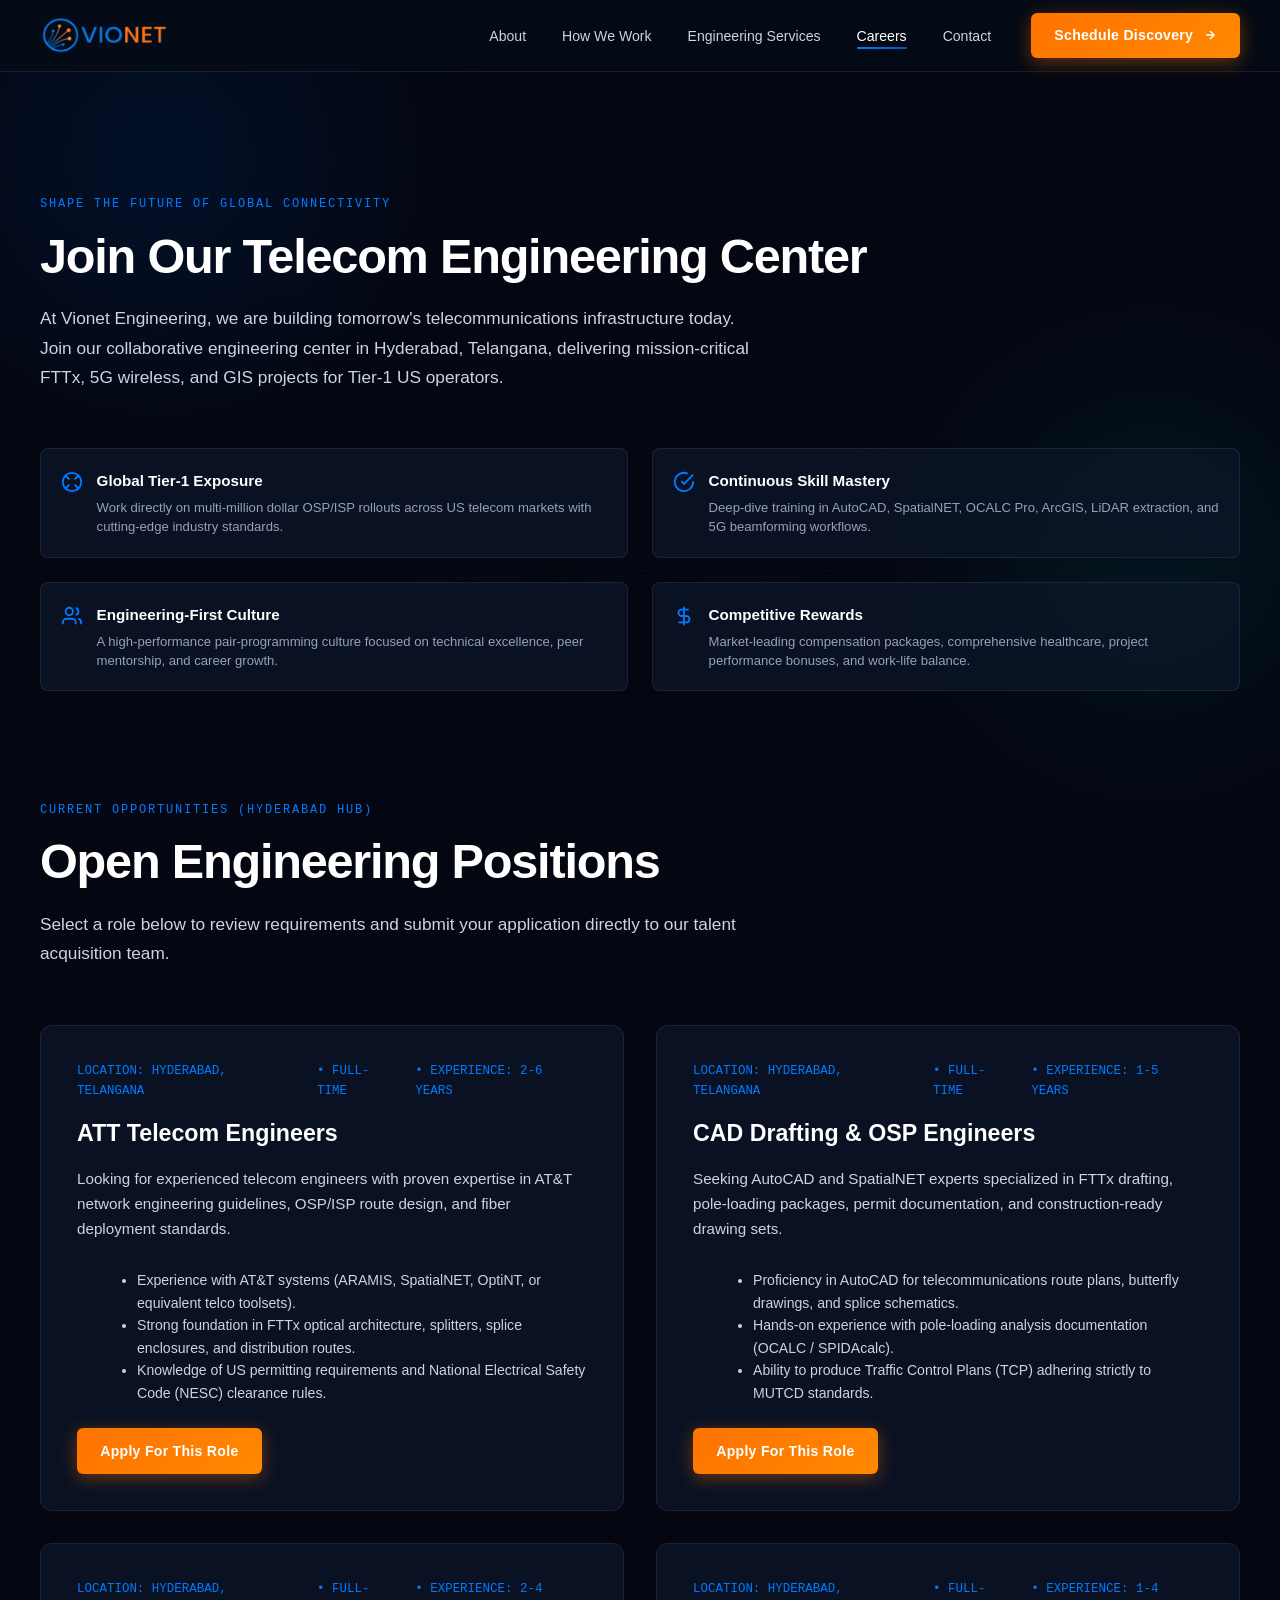
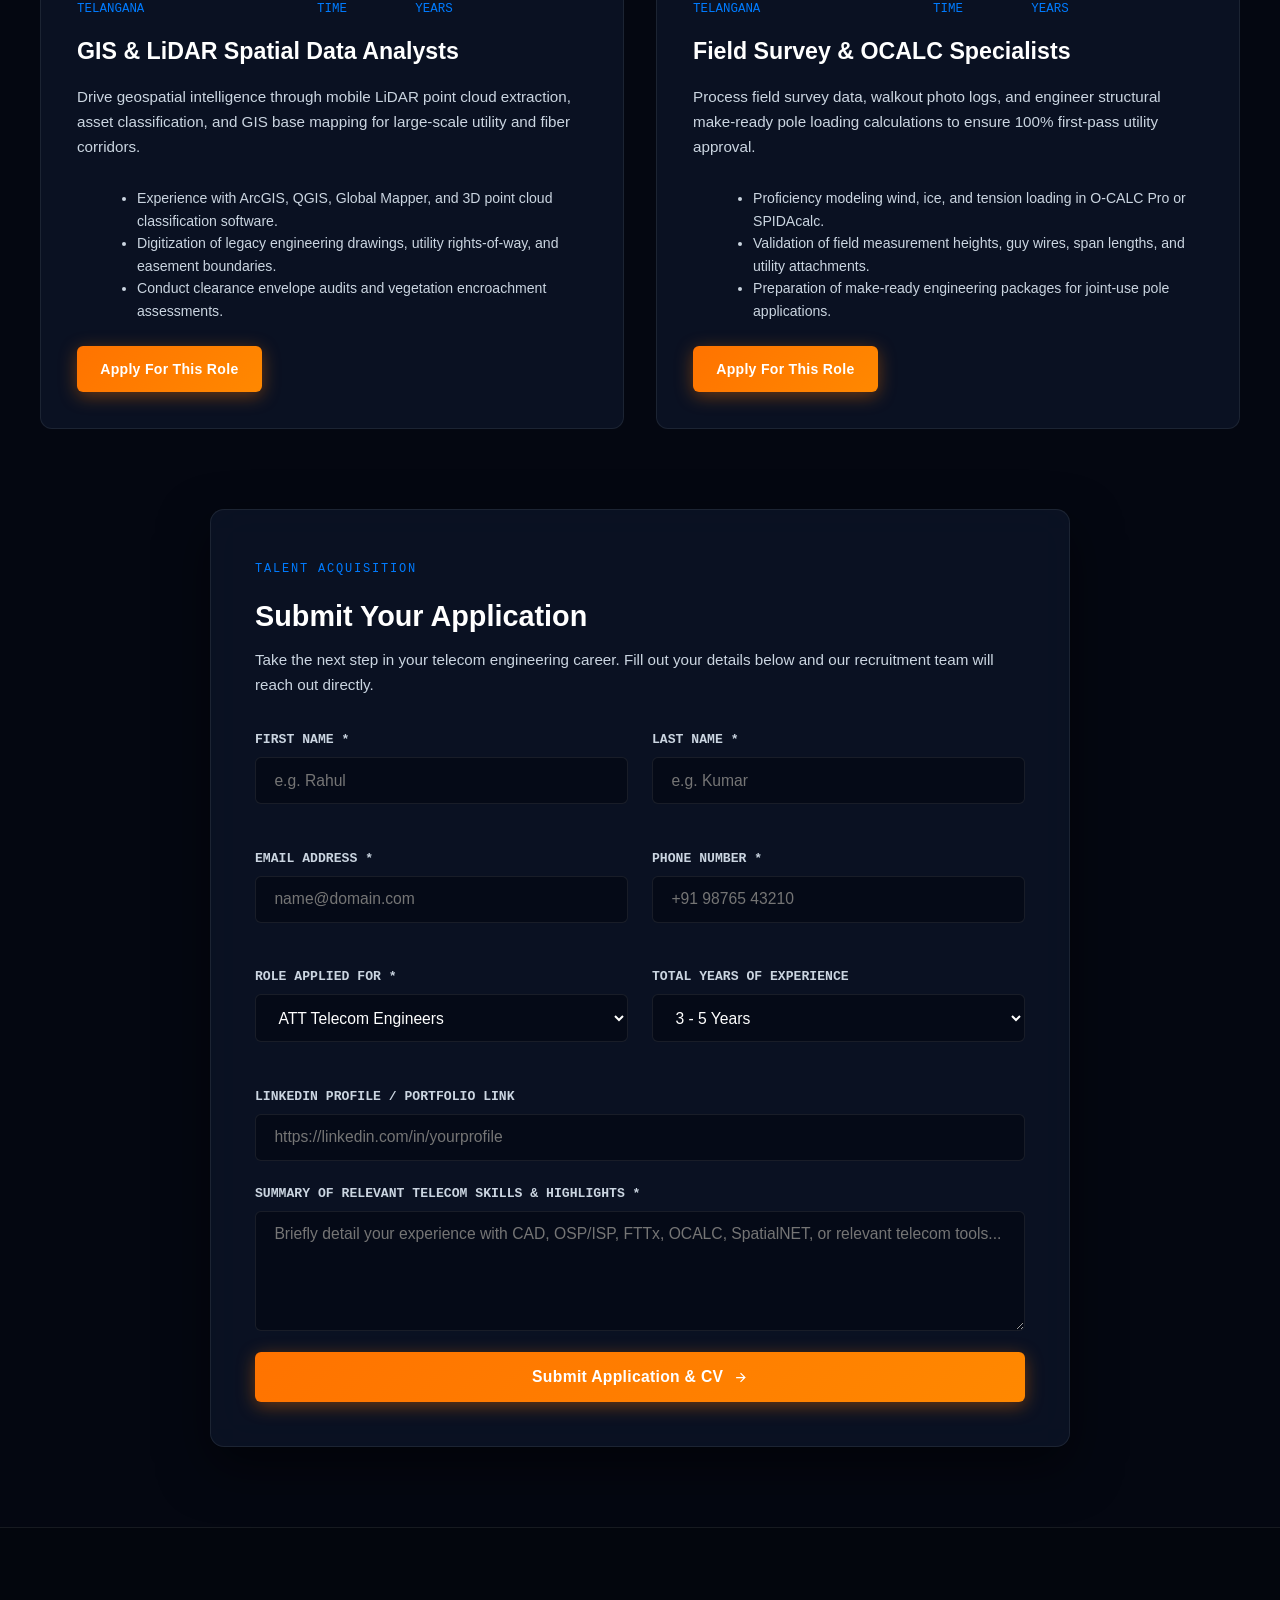
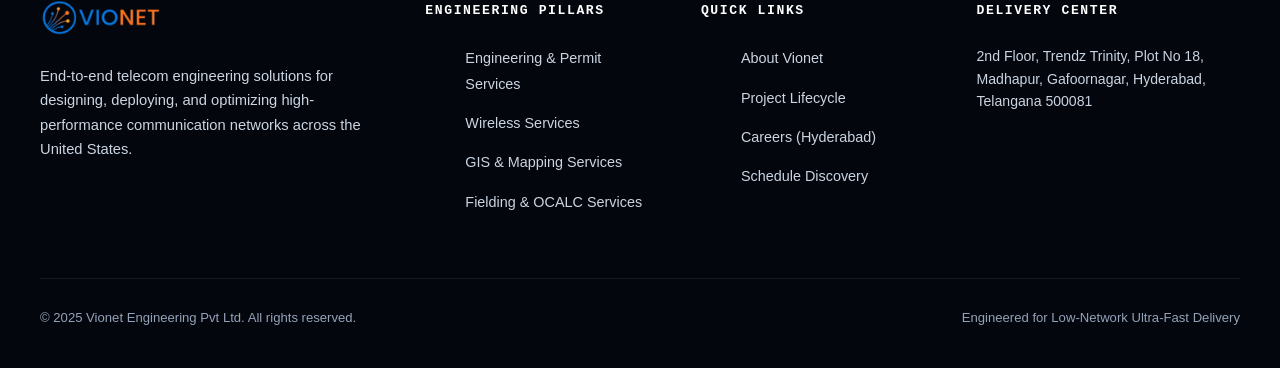
==== commit b4aa5342: "Enhance header responsiveness: responsive tablet/mobile drawer breakpoint (960px), zero-overflow com" ====
--- a/careers.html
+++ b/careers.html
@@ -27,6 +27,12 @@
       <li><a href="index.html#services" class="nav-link">Engineering Services</a></li>
       <li><a href="careers.html" class="nav-link active">Careers</a></li>
       <li><a href="index.html#contactus" class="nav-link">Contact</a></li>
+      <li class="mobile-drawer-cta-wrap">
+        <a href="index.html#contactus" class="btn-cta">
+          <span>Schedule Discovery</span>
+          <svg width="14" height="14" viewBox="0 0 24 24" fill="none" stroke="currentColor" stroke-width="2.5"><path d="M5 12h14M12 5l7 7-7 7"/></svg>
+        </a>
+      </li>
     </ul>
 
     <div class="nav-actions">
@@ -34,8 +40,9 @@
         <span>Schedule Discovery</span>
         <svg width="14" height="14" viewBox="0 0 24 24" fill="none" stroke="currentColor" stroke-width="2.5"><path d="M5 12h14M12 5l7 7-7 7"/></svg>
       </a>
-      <button class="mobile-menu-toggle" aria-label="Toggle navigation menu">
-        <svg width="22" height="22" viewBox="0 0 24 24" fill="none" stroke="currentColor" stroke-width="2"><path d="M3 12h18M3 6h18M3 18h18"/></svg>
+      <button class="mobile-menu-toggle" aria-label="Toggle navigation menu" aria-expanded="false" aria-controls="navLinks">
+        <svg class="icon-hamburger" width="22" height="22" viewBox="0 0 24 24" fill="none" stroke="currentColor" stroke-width="2"><path d="M3 12h18M3 6h18M3 18h18"/></svg>
+        <svg class="icon-close" width="22" height="22" viewBox="0 0 24 24" fill="none" stroke="currentColor" stroke-width="2"><line x1="18" y1="6" x2="6" y2="18"></line><line x1="6" y1="6" x2="18" y2="18"></line></svg>
       </button>
     </div>
   </nav>
--- a/styles.css
+++ b/styles.css
@@ -259,14 +259,58 @@
   box-shadow: 0 4px 18px rgba(0, 123, 255, 0.28);
 }
 
+.mobile-drawer-cta-wrap {
+  display: none;
+}
+
+body.menu-open {
+  overflow: hidden;
+}
+
+@keyframes mobileMenuSlide {
+  from {
+    opacity: 0;
+    transform: translateY(-10px);
+  }
+  to {
+    opacity: 1;
+    transform: translateY(0);
+  }
+}
+
 .mobile-menu-toggle {
   display: none;
-  background: none;
-  border: 1px solid var(--border-subtle);
-  color: var(--text-primary);
-  padding: 0.45rem;
-  border-radius: 6px;
+  background: rgba(255, 255, 255, 0.05);
+  border: 1px solid var(--border-subtle);
+  color: #ffffff;
+  width: 42px;
+  height: 42px;
+  border-radius: 8px;
   cursor: pointer;
+  align-items: center;
+  justify-content: center;
+  transition: var(--transition-fast);
+  padding: 0;
+  flex-shrink: 0;
+  position: relative;
+  z-index: 102;
+}
+
+.mobile-menu-toggle:hover {
+  background: rgba(0, 123, 255, 0.16);
+  border-color: var(--brand-blue);
+}
+
+.mobile-menu-toggle .icon-close {
+  display: none;
+}
+
+.mobile-menu-toggle.active .icon-hamburger {
+  display: none;
+}
+
+.mobile-menu-toggle.active .icon-close {
+  display: block;
 }
 
 /* Sections Base */
@@ -1541,13 +1585,82 @@
   }
 }
 
-/* Tablets (max-width: 900px) */
-@media (max-width: 900px) {
+/* Tablets and Compact Displays (max-width: 960px) */
+@media (max-width: 960px) {
   section {
     padding: 5rem 1.75rem;
   }
   .navbar {
     padding: 0 1.5rem;
+    height: 66px;
+  }
+  .brand-logo-img {
+    height: 34px;
+  }
+  .mobile-menu-toggle {
+    display: inline-flex;
+  }
+  .nav-links {
+    display: none;
+    position: fixed;
+    top: 66px;
+    left: 0;
+    right: 0;
+    bottom: 0;
+    width: 100%;
+    max-height: calc(100vh - 66px);
+    overflow-y: auto;
+    -webkit-overflow-scrolling: touch;
+    background: rgba(4, 7, 17, 0.98);
+    backdrop-filter: blur(24px);
+    -webkit-backdrop-filter: blur(24px);
+    flex-direction: column;
+    align-items: stretch;
+    padding: 1.5rem 1.25rem 2.5rem;
+    gap: 0.4rem;
+    margin: 0;
+    border-bottom: 1px solid var(--border-subtle);
+    box-shadow: 0 25px 50px rgba(0, 0, 0, 0.9);
+    z-index: 100;
+  }
+  .nav-links.mobile-open {
+    display: flex;
+    animation: mobileMenuSlide 0.25s cubic-bezier(0.16, 1, 0.3, 1) forwards;
+  }
+  .nav-link {
+    display: flex;
+    align-items: center;
+    padding: 0.85rem 1rem;
+    font-size: 1.05rem;
+    font-weight: 600;
+    color: var(--text-secondary);
+    border-radius: 8px;
+    border-bottom: 1px solid rgba(255, 255, 255, 0.05);
+  }
+  .nav-link:hover,
+  .nav-link.active {
+    color: #ffffff;
+    background: rgba(0, 123, 255, 0.12);
+    border-color: rgba(0, 123, 255, 0.3);
+  }
+  .nav-link::after {
+    display: none;
+  }
+  .mobile-drawer-cta-wrap {
+    display: block;
+    margin-top: 1rem;
+    padding-top: 1rem;
+    border-top: 1px solid rgba(255, 255, 255, 0.08);
+  }
+  .mobile-drawer-cta-wrap .btn-cta {
+    width: 100%;
+    justify-content: center;
+    padding: 0.85rem 1.25rem;
+    font-size: 0.95rem;
+  }
+  .nav-actions .btn-cta {
+    padding: 0.52rem 0.95rem;
+    font-size: 0.8rem;
   }
   .pipeline-container {
     grid-template-columns: 1fr 1fr;
@@ -1576,34 +1689,8 @@
     height: 32px;
   }
   .nav-links {
-    display: none;
-  }
-  .nav-links.mobile-open {
-    display: flex;
-    flex-direction: column;
-    position: absolute;
     top: 64px;
-    left: 0;
-    right: 0;
-    background: rgba(6, 11, 23, 0.98);
-    backdrop-filter: blur(24px);
-    -webkit-backdrop-filter: blur(24px);
-    padding: 1.75rem 1.5rem;
-    border-bottom: 1px solid var(--border-subtle);
-    gap: 1.25rem;
-    margin: 0;
-    box-shadow: 0 20px 40px rgba(0, 0, 0, 0.8);
-  }
-  .mobile-menu-toggle {
-    display: flex;
-    align-items: center;
-    justify-content: center;
-    width: 40px;
-    height: 40px;
-  }
-  .nav-actions .btn-cta {
-    padding: 0.55rem 1rem;
-    font-size: 0.8rem;
+    max-height: calc(100vh - 64px);
   }
   .nav-actions .btn-cta span {
     display: none;
@@ -1763,6 +1850,29 @@
   }
 }
 
+/* Compact Smartphones (< 580px) */
+@media (max-width: 580px) {
+  .navbar {
+    padding: 0 1rem;
+    height: 60px;
+  }
+  .brand-logo-img {
+    height: 28px;
+    max-width: 130px;
+  }
+  .nav-links {
+    top: 60px;
+    max-height: calc(100vh - 60px);
+    padding: 1.25rem 1rem 2rem;
+  }
+  .nav-actions {
+    gap: 0.5rem;
+  }
+  .nav-actions .btn-cta {
+    display: none;
+  }
+}
+
 /* Small SmartPhones (max-width: 480px) */
 @media (max-width: 480px) {
   section {
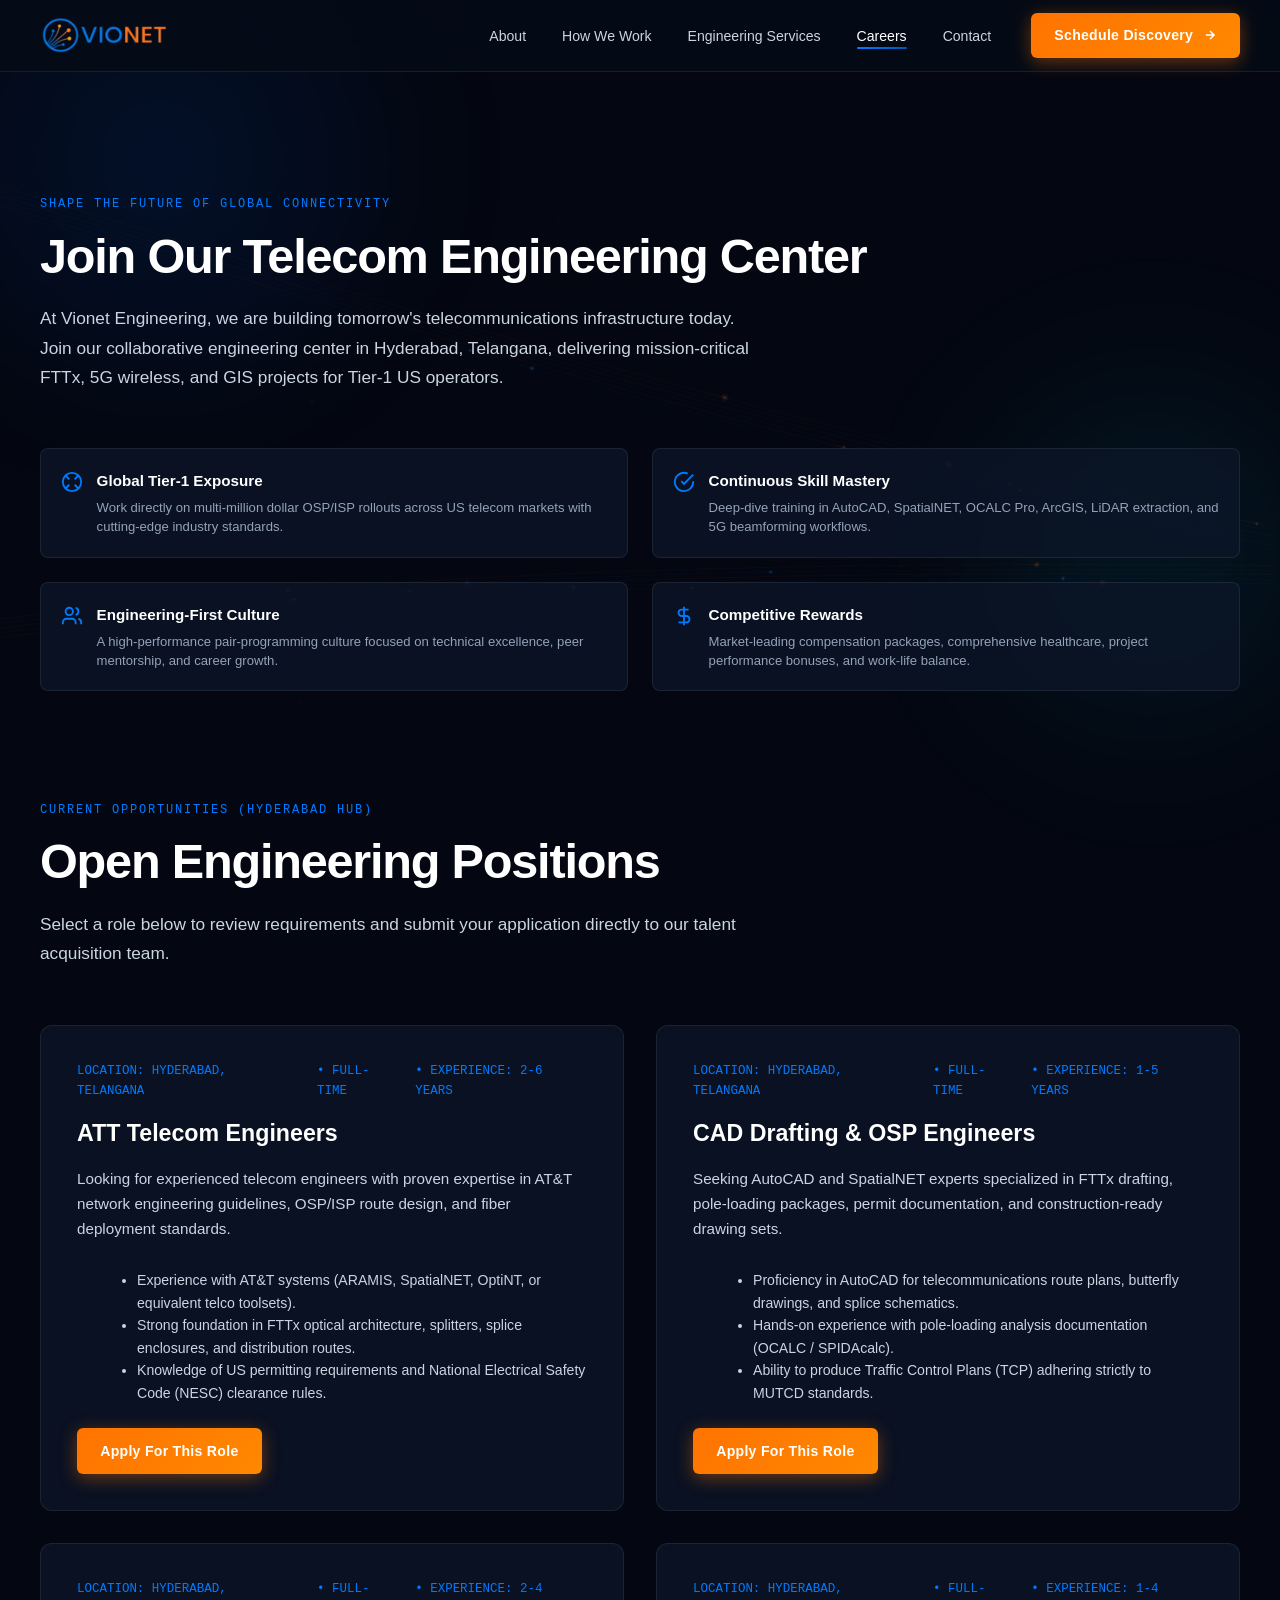
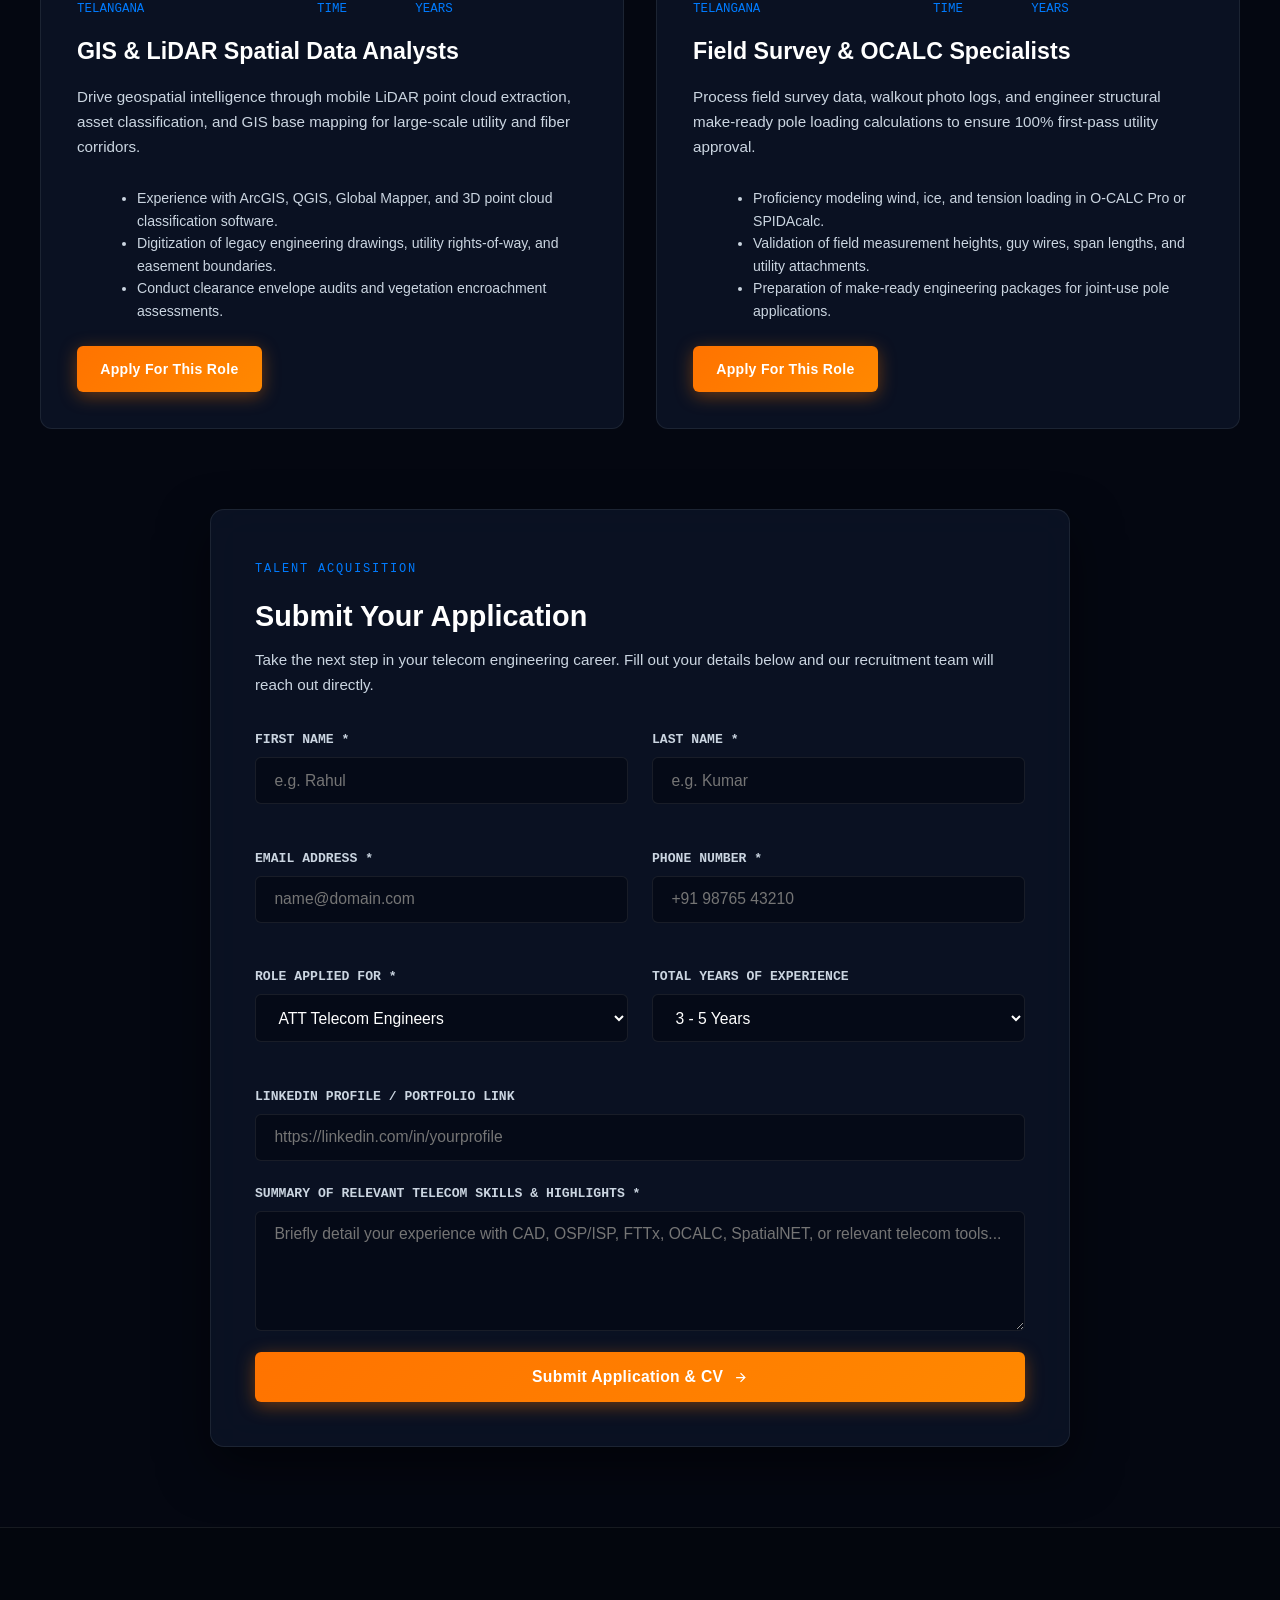
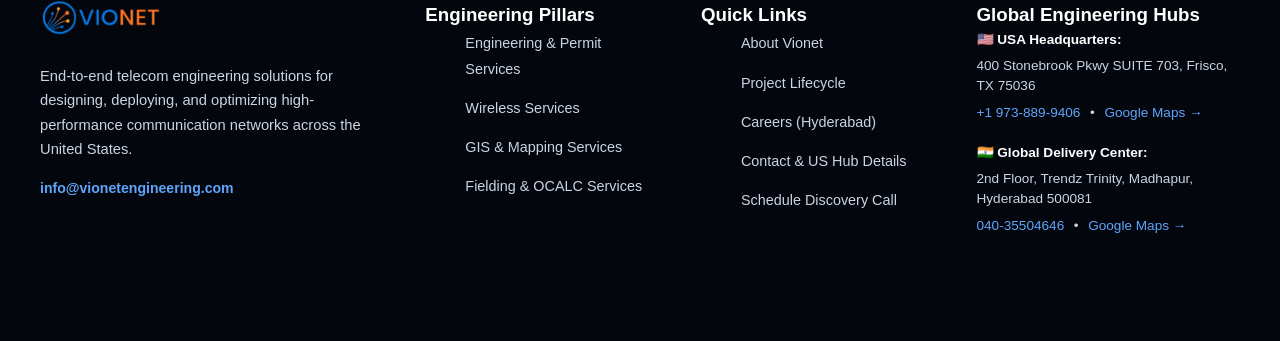
==== commit 2ecc3f53: "Add U.S. Headquarters (Frisco, TX) & India Delivery Center contact details, direct phone lines (+1 9" ====
--- a/careers.html
+++ b/careers.html
@@ -273,39 +273,53 @@
         <p>
           End-to-end telecom engineering solutions for designing, deploying, and optimizing high-performance communication networks across the United States.
         </p>
+        <div style="margin-top: 1rem; font-size: 0.88rem;">
+          <a href="mailto:info@vionetengineering.com" style="color: #60a5fa; text-decoration: none; font-weight: 600;">info@vionetengineering.com</a>
+        </div>
       </div>
 
       <div class="footer-col">
-        <h5>Engineering Pillars</h5>
+        <h3 class="footer-title">Engineering Pillars</h3>
         <ul class="footer-links">
-          <li><a href="index.html#services">Engineering & Permit Services</a></li>
-          <li><a href="index.html#services">Wireless Services</a></li>
-          <li><a href="index.html#services">GIS & Mapping Services</a></li>
-          <li><a href="index.html#services">Fielding & OCALC Services</a></li>
+          <li><a href="index.html#services">Engineering &amp; Permit Services</a></li>
+          <li><a href="index.html#wireless">Wireless Services</a></li>
+          <li><a href="index.html#gis">GIS &amp; Mapping Services</a></li>
+          <li><a href="index.html#field">Fielding &amp; OCALC Services</a></li>
         </ul>
       </div>
 
       <div class="footer-col">
-        <h5>Quick Links</h5>
+        <h3 class="footer-title">Quick Links</h3>
         <ul class="footer-links">
           <li><a href="index.html#about">About Vionet</a></li>
           <li><a href="index.html#pipeline">Project Lifecycle</a></li>
           <li><a href="careers.html">Careers (Hyderabad)</a></li>
-          <li><a href="index.html#contactus">Schedule Discovery</a></li>
+          <li><a href="contact.html">Contact &amp; US Hub Details</a></li>
+          <li><a href="index.html#contactus">Schedule Discovery Call</a></li>
         </ul>
       </div>
 
       <div class="footer-col">
-        <h5>Delivery Center</h5>
-        <p style="font-size: 0.88rem; color: var(--text-secondary); line-height: 1.6;">
-          2nd Floor, Trendz Trinity, Plot No 18, Madhapur, Gafoornagar, Hyderabad, Telangana 500081
-        </p>
-      </div>
-    </div>
-
-    <div class="footer-bottom-bar">
-      <span>&copy; 2025 Vionet Engineering Pvt Ltd. All rights reserved.</span>
-      <span>Engineered for Low-Network Ultra-Fast Delivery</span>
+        <h3 class="footer-title">Global Engineering Hubs</h3>
+        <div class="footer-hubs-grid">
+          <div class="footer-hub-item">
+            <strong>&#127482;&#127480; USA Headquarters:</strong>
+            <span>400 Stonebrook Pkwy SUITE 703, Frisco, TX 75036</span>
+            <div style="display: flex; gap: 0.6rem; margin-top: 2px;">
+              <a href="tel:+19738899406">+1 973-889-9406</a> &bull; 
+              <a href="https://maps.app.goo.gl/Z75t4XtVv97mMiZJ6?g_st=ac" target="_blank" rel="noopener">Google Maps &rarr;</a>
+            </div>
+          </div>
+          <div class="footer-hub-item">
+            <strong>&#127470;&#127475; Global Delivery Center:</strong>
+            <span>2nd Floor, Trendz Trinity, Madhapur, Hyderabad 500081</span>
+            <div style="display: flex; gap: 0.6rem; margin-top: 2px;">
+              <a href="tel:04035504646">040-35504646</a> &bull; 
+              <a href="https://maps.app.goo.gl/4DmefZWzr1892BzT7?g_st=ac" target="_blank" rel="noopener">Google Maps &rarr;</a>
+            </div>
+          </div>
+        </div>
+      </div>
     </div>
   </footer>
 
--- a/styles.css
+++ b/styles.css
@@ -1475,6 +1475,450 @@
   min-height: 120px;
 }
 
+
+/* ========================================================
+   DUAL-HUB PRESENCE (USA HQ & INDIA DELIVERY CENTER)
+======================================================== */
+.dual-hubs-container {
+  display: flex;
+  flex-direction: column;
+  gap: 1.5rem;
+  margin-bottom: 2rem;
+}
+
+.hub-card {
+  background: var(--bg-card);
+  backdrop-filter: blur(16px);
+  border: 1px solid var(--border-subtle);
+  border-radius: 12px;
+  padding: 1.6rem 1.75rem;
+  position: relative;
+  transition: var(--transition-fast);
+}
+
+.hub-card:hover {
+  border-color: var(--border-hover);
+  transform: translateY(-2px);
+  box-shadow: 0 10px 30px rgba(0, 0, 0, 0.4);
+}
+
+.hub-card.usa-hub {
+  border-left: 4px solid var(--brand-blue);
+  background: linear-gradient(135deg, rgba(0, 123, 255, 0.08) 0%, rgba(13, 22, 41, 0.8) 100%);
+}
+
+.hub-card.india-hub {
+  border-left: 4px solid var(--brand-orange);
+  background: linear-gradient(135deg, rgba(255, 115, 0, 0.08) 0%, rgba(13, 22, 41, 0.8) 100%);
+}
+
+.hub-header {
+  display: flex;
+  align-items: center;
+  justify-content: space-between;
+  margin-bottom: 1rem;
+  flex-wrap: wrap;
+  gap: 0.5rem;
+}
+
+.hub-title-wrap {
+  display: flex;
+  align-items: center;
+  gap: 0.65rem;
+}
+
+.hub-flag {
+  font-size: 1.35rem;
+  line-height: 1;
+}
+
+.hub-title {
+  font-size: 1.15rem;
+  font-weight: 700;
+  color: #ffffff;
+}
+
+.hub-badge {
+  font-family: var(--font-mono);
+  font-size: 0.68rem;
+  font-weight: 700;
+  padding: 3px 8px;
+  border-radius: 4px;
+  letter-spacing: 0.04em;
+  text-transform: uppercase;
+}
+
+.hub-badge.usa {
+  background: rgba(0, 123, 255, 0.2);
+  color: #60a5fa;
+  border: 1px solid rgba(0, 123, 255, 0.45);
+}
+
+.hub-badge.india {
+  background: rgba(255, 115, 0, 0.2);
+  color: #ff9d42;
+  border: 1px solid rgba(255, 115, 0, 0.45);
+}
+
+.hub-detail-list {
+  list-style: none;
+  display: flex;
+  flex-direction: column;
+  gap: 0.75rem;
+  font-size: 0.9rem;
+  color: var(--text-secondary);
+}
+
+.hub-detail-item {
+  display: flex;
+  align-items: flex-start;
+  gap: 0.75rem;
+  line-height: 1.5;
+}
+
+.hub-detail-item .icon {
+  flex-shrink: 0;
+  color: var(--brand-blue);
+  margin-top: 3px;
+}
+
+.hub-detail-item a {
+  color: #60a5fa;
+  text-decoration: none;
+  transition: var(--transition-fast);
+}
+
+.hub-detail-item a:hover {
+  text-decoration: underline;
+  color: #ffffff;
+}
+
+.hub-actions-row {
+  display: flex;
+  gap: 0.75rem;
+  margin-top: 1.25rem;
+  padding-top: 1rem;
+  border-top: 1px solid rgba(255, 255, 255, 0.06);
+  flex-wrap: wrap;
+}
+
+.hub-btn {
+  display: inline-flex;
+  align-items: center;
+  gap: 0.45rem;
+  font-family: var(--font-mono);
+  font-size: 0.76rem;
+  font-weight: 700;
+  padding: 0.45rem 0.95rem;
+  border-radius: 5px;
+  text-decoration: none;
+  transition: var(--transition-fast);
+}
+
+.hub-btn-primary {
+  background: rgba(0, 123, 255, 0.18);
+  border: 1px solid rgba(0, 123, 255, 0.45);
+  color: #ffffff;
+}
+
+.hub-btn-primary:hover {
+  background: var(--brand-blue);
+  border-color: var(--brand-blue);
+  color: #ffffff;
+}
+
+.hub-btn-outline {
+  background: rgba(255, 255, 255, 0.04);
+  border: 1px solid var(--border-subtle);
+  color: var(--text-secondary);
+}
+
+.hub-btn-outline:hover {
+  background: rgba(255, 255, 255, 0.1);
+  color: #ffffff;
+}
+
+/* Central Email Action Banner */
+.central-email-card {
+  background: linear-gradient(135deg, rgba(0, 123, 255, 0.12) 0%, rgba(6, 11, 23, 0.9) 100%);
+  border: 1px solid rgba(0, 123, 255, 0.35);
+  border-radius: 12px;
+  padding: 1.25rem 1.5rem;
+  display: flex;
+  align-items: center;
+  justify-content: space-between;
+  gap: 1rem;
+  flex-wrap: wrap;
+  margin-bottom: 2rem;
+}
+
+.email-meta {
+  display: flex;
+  align-items: center;
+  gap: 0.85rem;
+}
+
+.email-icon-box {
+  width: 44px;
+  height: 44px;
+  border-radius: 8px;
+  background: rgba(0, 123, 255, 0.2);
+  display: flex;
+  align-items: center;
+  justify-content: center;
+  color: var(--brand-blue-light);
+  flex-shrink: 0;
+}
+
+.email-text strong {
+  display: block;
+  font-size: 0.82rem;
+  font-family: var(--font-mono);
+  color: var(--text-muted);
+  text-transform: uppercase;
+  letter-spacing: 0.05em;
+}
+
+.email-address {
+  font-size: 1.05rem;
+  font-weight: 700;
+  color: #ffffff;
+  text-decoration: none;
+}
+
+.email-address:hover {
+  color: var(--brand-blue-light);
+}
+
+.email-actions {
+  display: flex;
+  align-items: center;
+  gap: 0.65rem;
+}
+
+/* ========================================================
+   FRICTIONLESS DISCOVERY SCHEDULER (ZERO-WAITING)
+======================================================== */
+.scheduler-card {
+  background: var(--bg-card);
+  backdrop-filter: blur(20px);
+  border: 1px solid var(--border-subtle);
+  border-radius: 14px;
+  overflow: hidden;
+  box-shadow: 0 20px 50px rgba(0, 0, 0, 0.5);
+}
+
+.scheduler-nav {
+  display: flex;
+  border-bottom: 1px solid var(--border-subtle);
+  background: rgba(4, 7, 17, 0.7);
+}
+
+.scheduler-tab {
+  flex: 1;
+  padding: 1rem 1.25rem;
+  background: none;
+  border: none;
+  border-bottom: 2px solid transparent;
+  color: var(--text-secondary);
+  font-family: var(--font-sans);
+  font-size: 0.92rem;
+  font-weight: 700;
+  cursor: pointer;
+  display: flex;
+  align-items: center;
+  justify-content: center;
+  gap: 0.5rem;
+  transition: var(--transition-fast);
+}
+
+.scheduler-tab:hover {
+  color: #ffffff;
+  background: rgba(255, 255, 255, 0.02);
+}
+
+.scheduler-tab.active {
+  color: #ffffff;
+  border-bottom-color: var(--brand-blue);
+  background: rgba(0, 123, 255, 0.08);
+}
+
+.scheduler-body {
+  padding: 2.25rem;
+}
+
+.scheduler-panel {
+  display: none;
+}
+
+.scheduler-panel.active {
+  display: block;
+}
+
+/* Calendar Date & Slot Picker */
+.calendar-step-title {
+  font-size: 0.88rem;
+  font-family: var(--font-mono);
+  font-weight: 700;
+  color: var(--text-muted);
+  text-transform: uppercase;
+  letter-spacing: 0.05em;
+  margin-bottom: 0.75rem;
+  display: flex;
+  align-items: center;
+  justify-content: space-between;
+}
+
+.date-chips-row {
+  display: grid;
+  grid-template-columns: repeat(auto-fit, minmax(85px, 1fr));
+  gap: 0.5rem;
+  margin-bottom: 1.5rem;
+}
+
+.date-chip {
+  background: rgba(255, 255, 255, 0.03);
+  border: 1px solid var(--border-subtle);
+  border-radius: 8px;
+  padding: 0.65rem 0.5rem;
+  text-align: center;
+  cursor: pointer;
+  transition: var(--transition-fast);
+}
+
+.date-chip:hover {
+  border-color: var(--border-hover);
+  background: rgba(0, 123, 255, 0.08);
+}
+
+.date-chip.active {
+  border-color: var(--brand-blue);
+  background: rgba(0, 123, 255, 0.2);
+  color: #ffffff;
+  box-shadow: 0 0 15px rgba(0, 123, 255, 0.3);
+}
+
+.date-chip .chip-day {
+  font-size: 0.72rem;
+  font-family: var(--font-mono);
+  color: var(--text-muted);
+  text-transform: uppercase;
+  display: block;
+}
+
+.date-chip.active .chip-day {
+  color: #93c5fd;
+}
+
+.date-chip .chip-date {
+  font-size: 1rem;
+  font-weight: 700;
+  display: block;
+  margin-top: 2px;
+}
+
+.time-slots-grid {
+  display: grid;
+  grid-template-columns: repeat(auto-fill, minmax(105px, 1fr));
+  gap: 0.5rem;
+  margin-bottom: 1.5rem;
+}
+
+.time-slot-btn {
+  background: rgba(255, 255, 255, 0.03);
+  border: 1px solid var(--border-subtle);
+  border-radius: 6px;
+  padding: 0.65rem;
+  color: var(--text-secondary);
+  font-family: var(--font-mono);
+  font-size: 0.82rem;
+  font-weight: 600;
+  cursor: pointer;
+  text-align: center;
+  transition: var(--transition-fast);
+}
+
+.time-slot-btn:hover {
+  border-color: var(--border-hover);
+  color: #ffffff;
+  background: rgba(0, 123, 255, 0.08);
+}
+
+.time-slot-btn.active {
+  border-color: var(--green-pass);
+  background: rgba(0, 230, 118, 0.15);
+  color: #ffffff;
+  font-weight: 700;
+  box-shadow: 0 0 12px rgba(0, 230, 118, 0.25);
+}
+
+/* Instant Confirmation State */
+.booking-success-box {
+  display: none;
+  background: rgba(6, 11, 23, 0.95);
+  border: 1px solid rgba(0, 230, 118, 0.4);
+  border-radius: 10px;
+  padding: 2rem;
+  text-align: center;
+  animation: mobileMenuSlide 0.3s ease forwards;
+}
+
+.booking-success-box.show {
+  display: block;
+}
+
+.booking-success-icon {
+  width: 54px;
+  height: 54px;
+  border-radius: 50%;
+  background: rgba(0, 230, 118, 0.15);
+  color: var(--green-pass);
+  display: inline-flex;
+  align-items: center;
+  justify-content: center;
+  margin-bottom: 1rem;
+}
+
+.booking-actions-row {
+  display: flex;
+  gap: 0.75rem;
+  justify-content: center;
+  margin-top: 1.5rem;
+  flex-wrap: wrap;
+}
+
+/* Footer Dual-Hub Columns */
+.footer-hubs-grid {
+  display: flex;
+  flex-direction: column;
+  gap: 1.25rem;
+}
+
+.footer-hub-item {
+  display: flex;
+  flex-direction: column;
+  gap: 0.3rem;
+  font-size: 0.85rem;
+  color: var(--text-secondary);
+  line-height: 1.5;
+}
+
+.footer-hub-item strong {
+  color: #ffffff;
+  display: flex;
+  align-items: center;
+  gap: 0.4rem;
+}
+
+.footer-hub-item a {
+  color: #60a5fa;
+  text-decoration: none;
+}
+
+.footer-hub-item a:hover {
+  text-decoration: underline;
+}
+
 /* ========================================================
    FOOTER
 ======================================================== */
